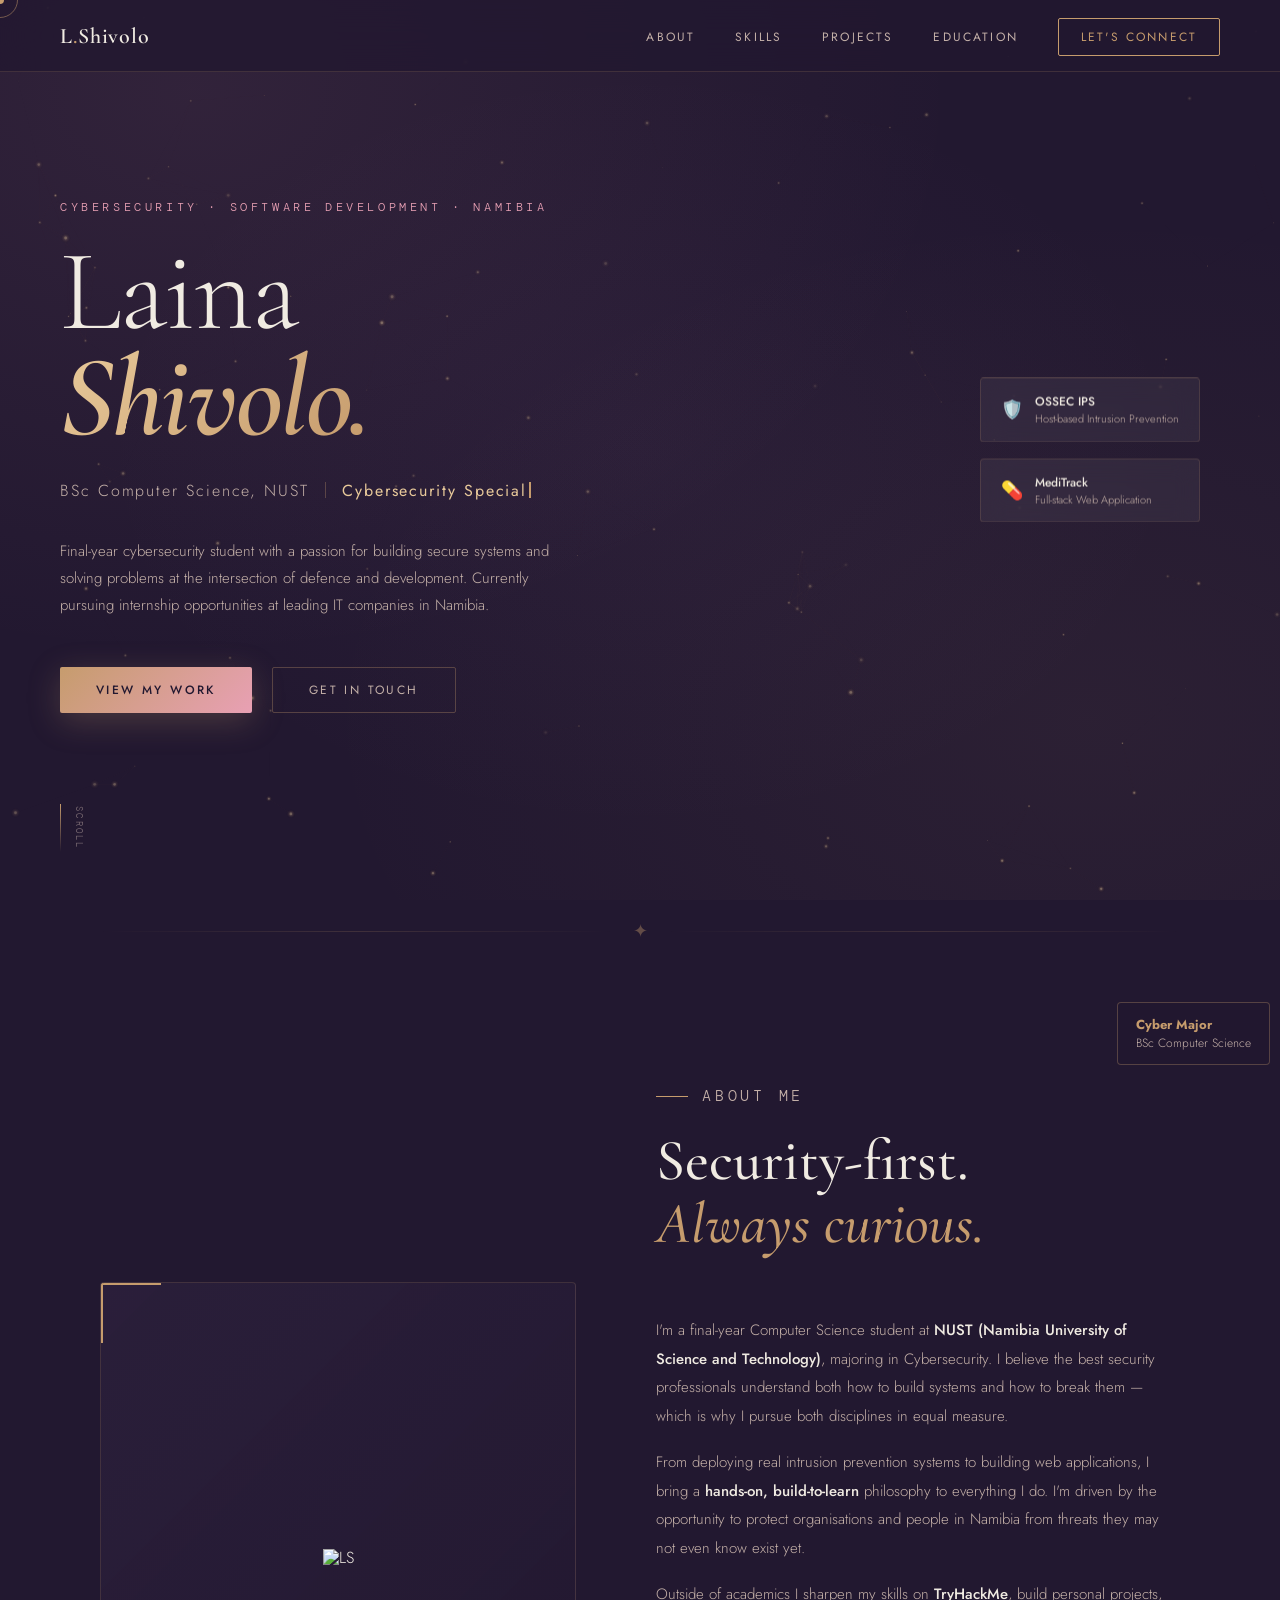
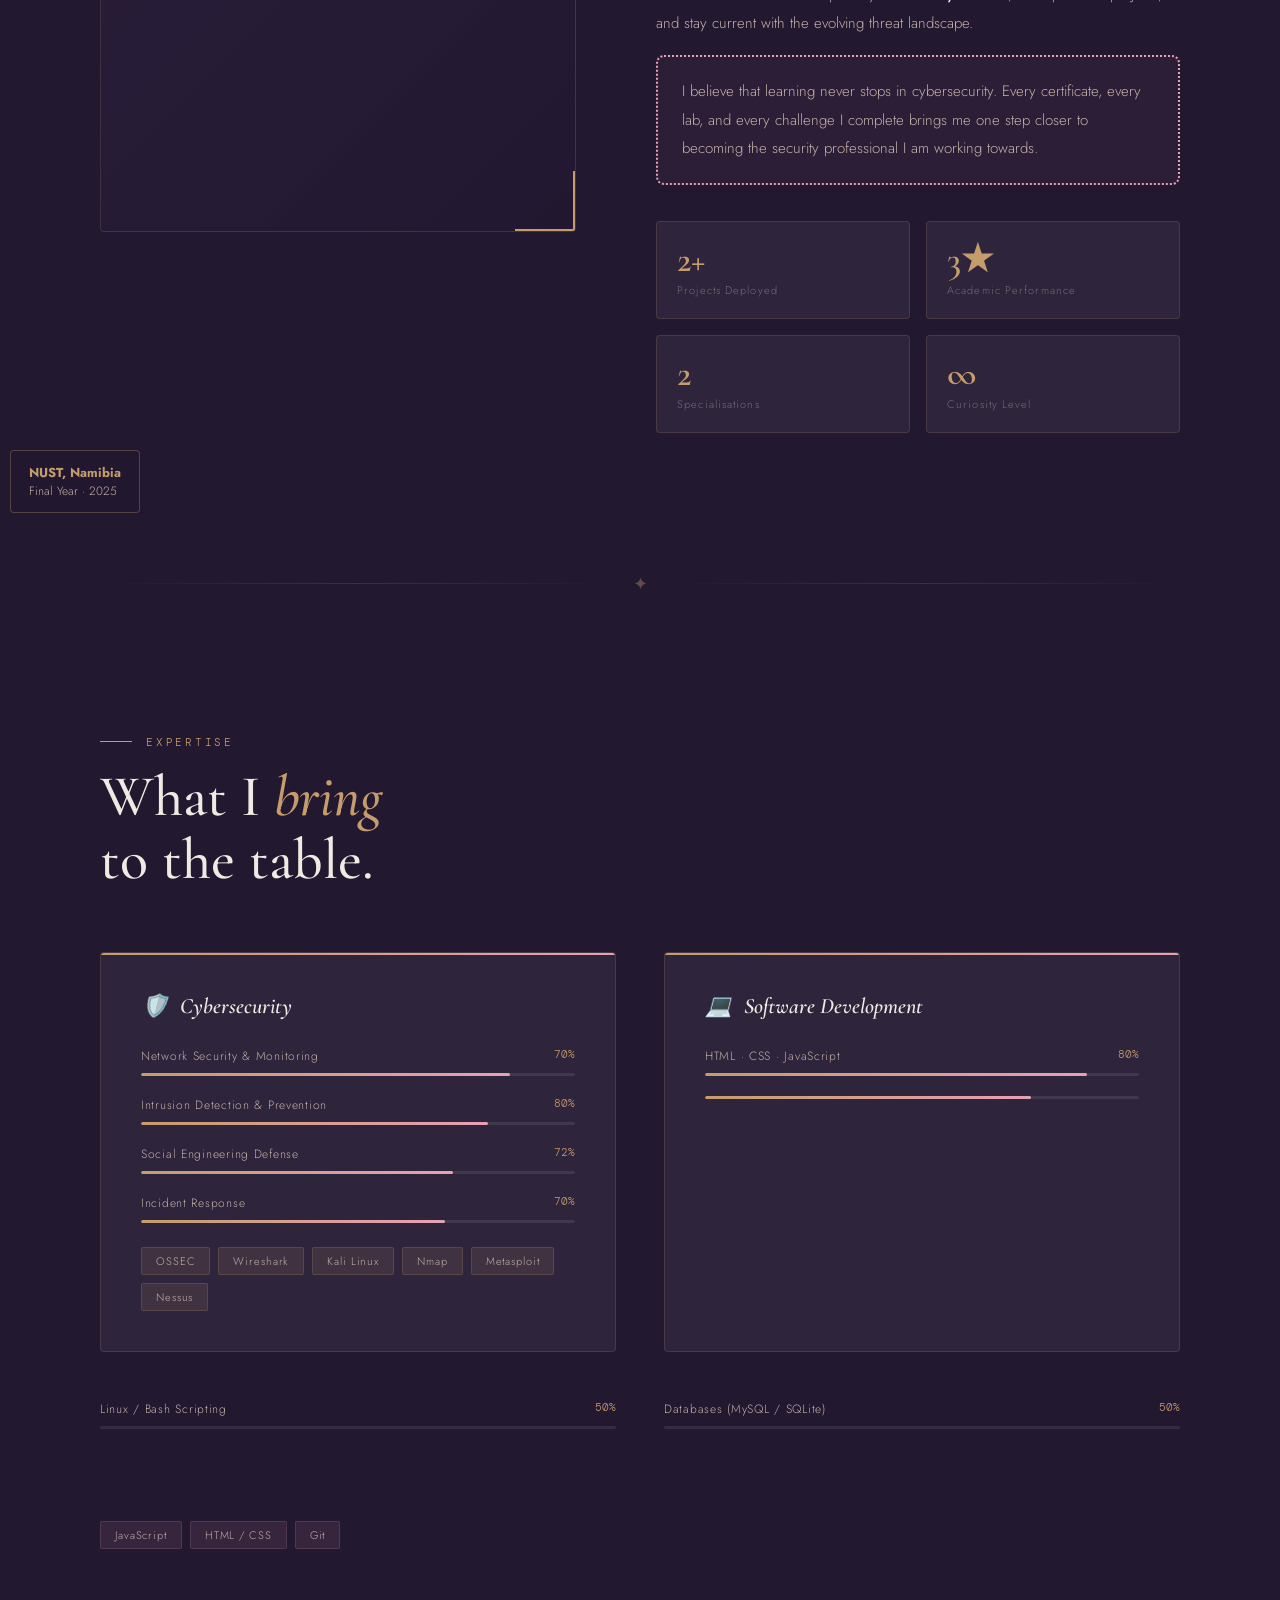
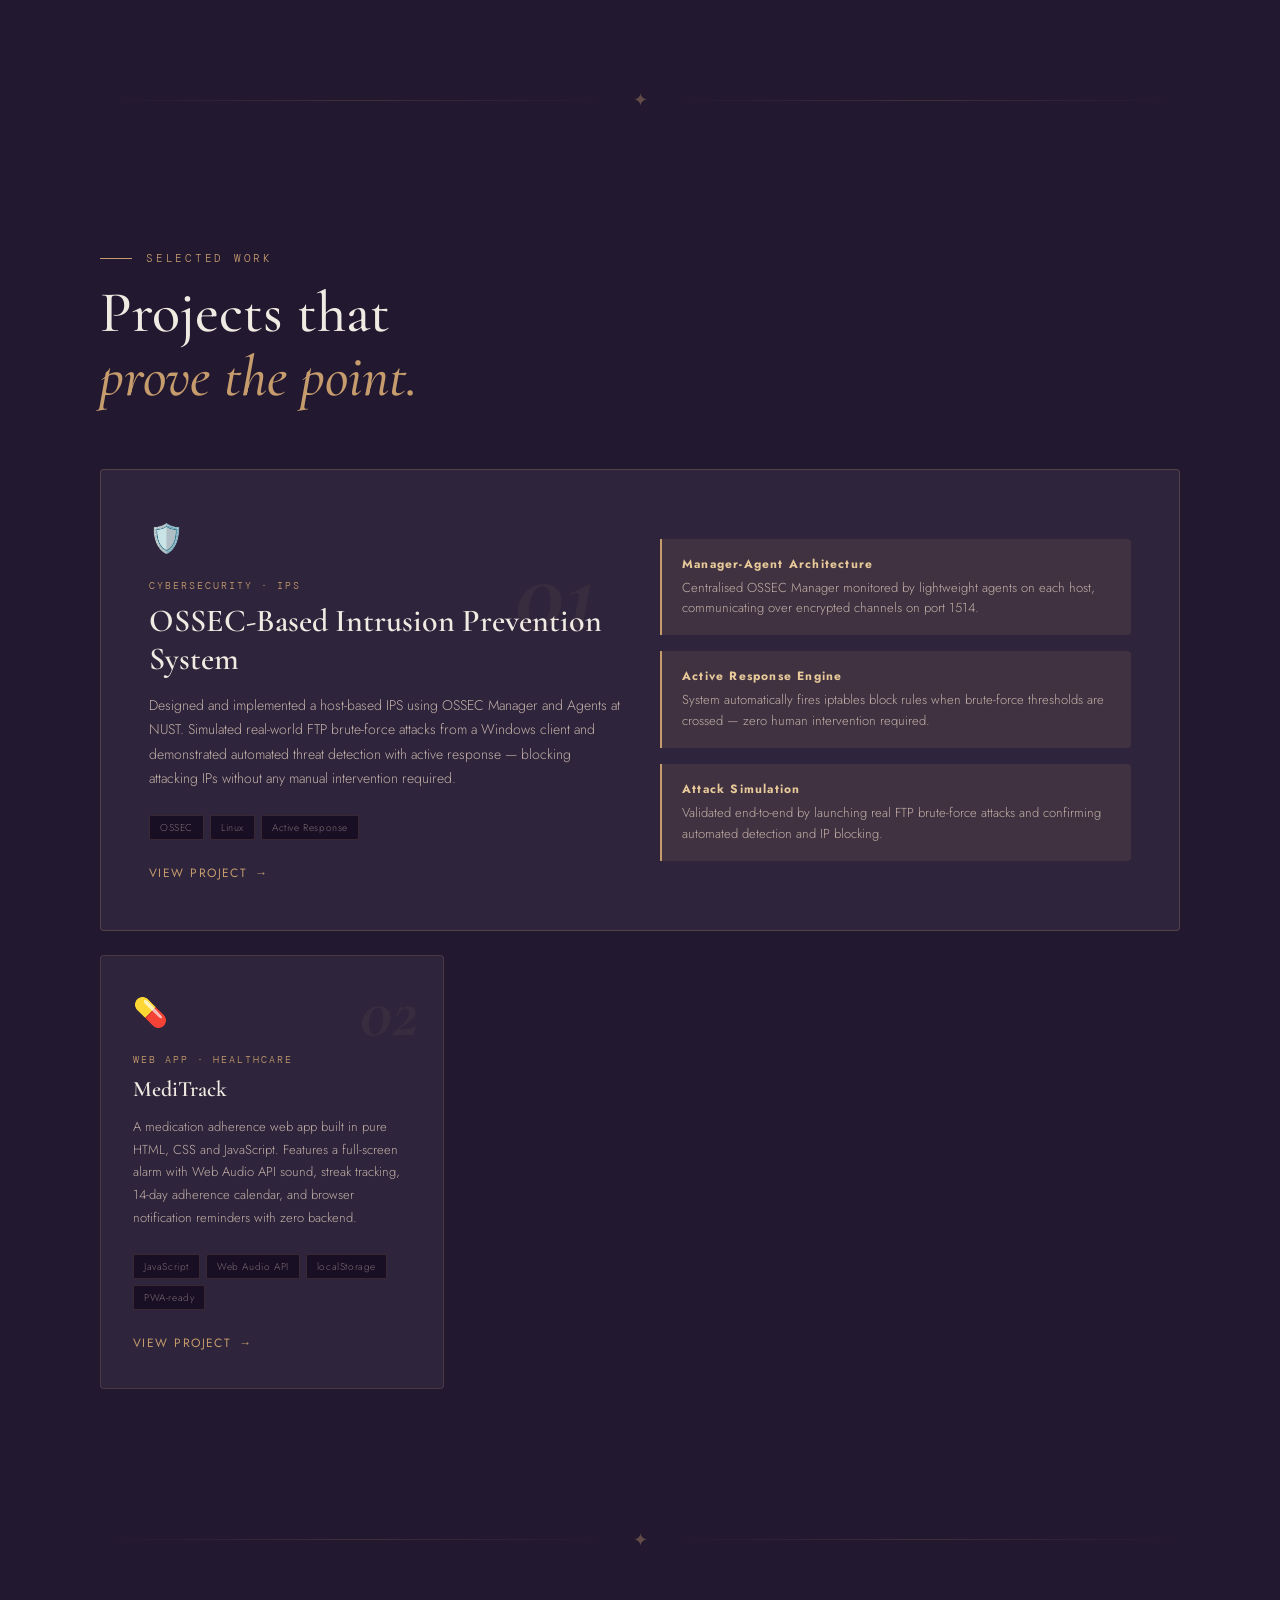
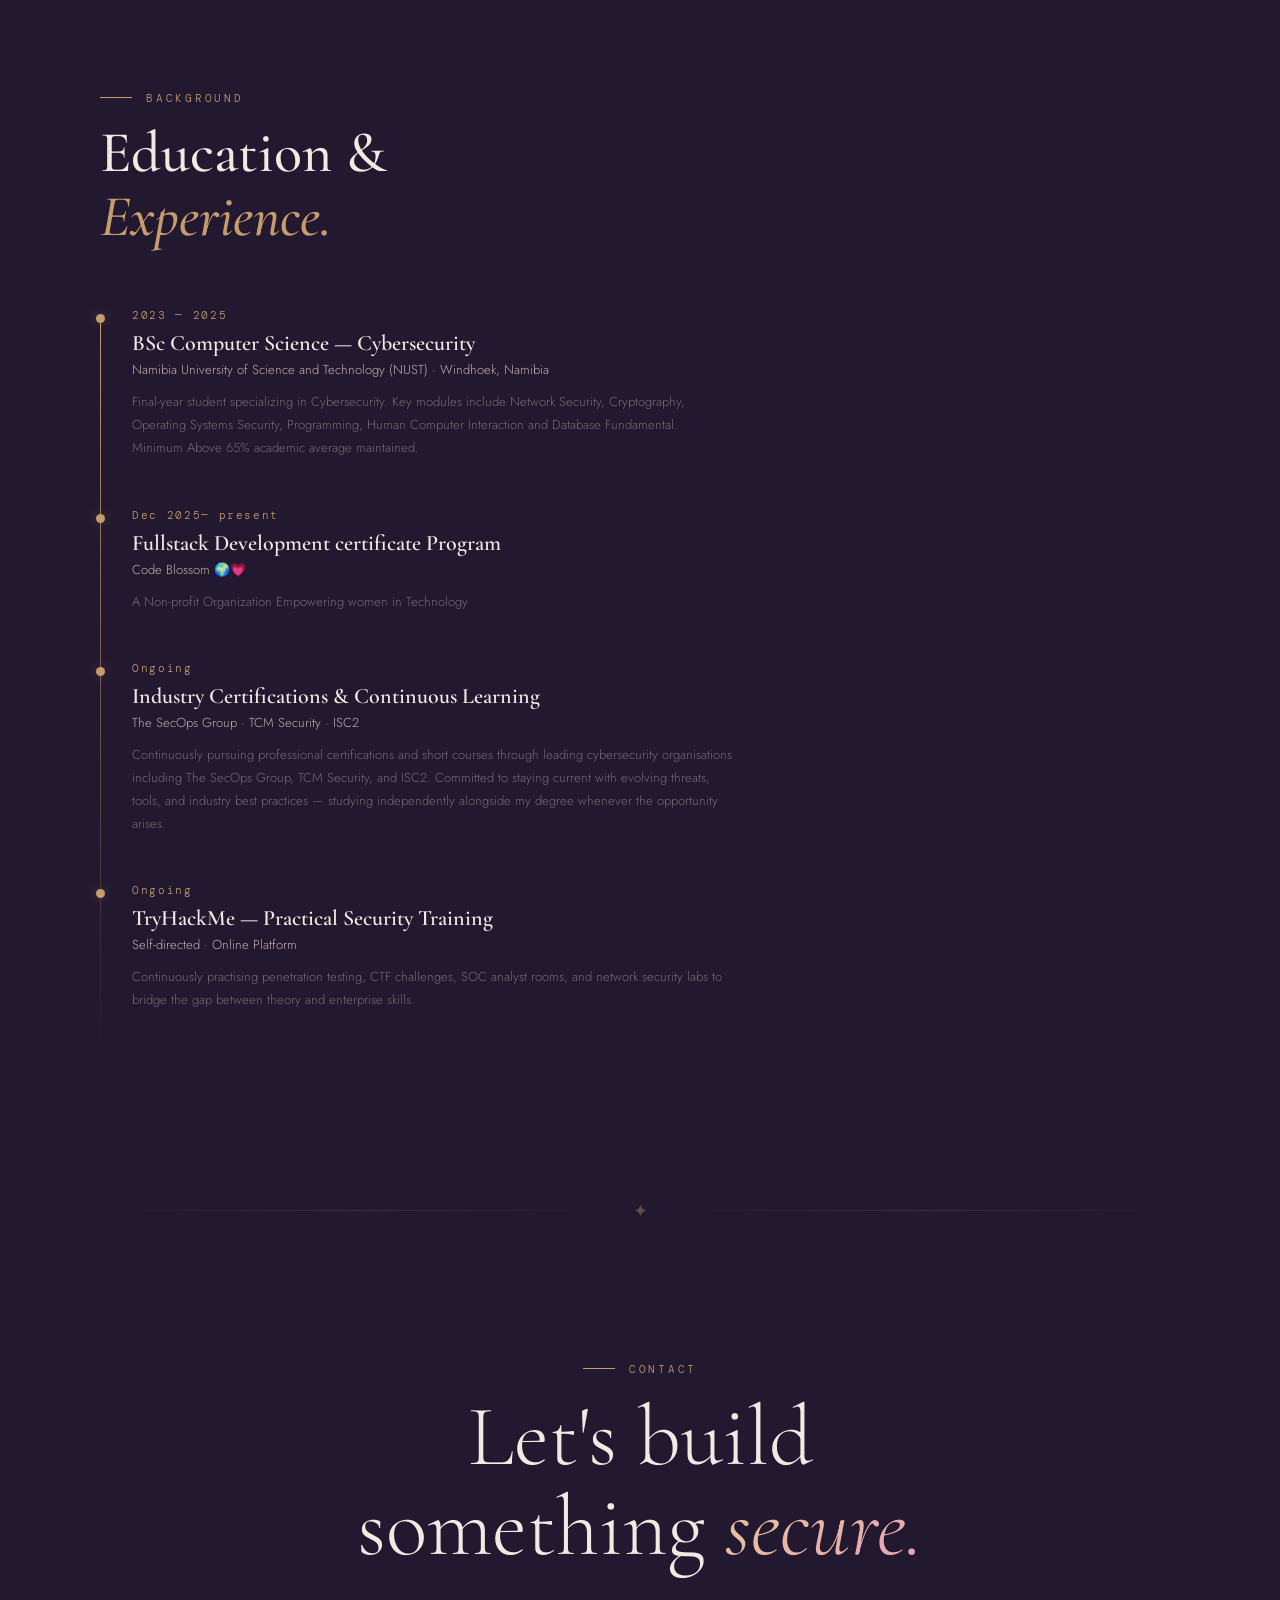
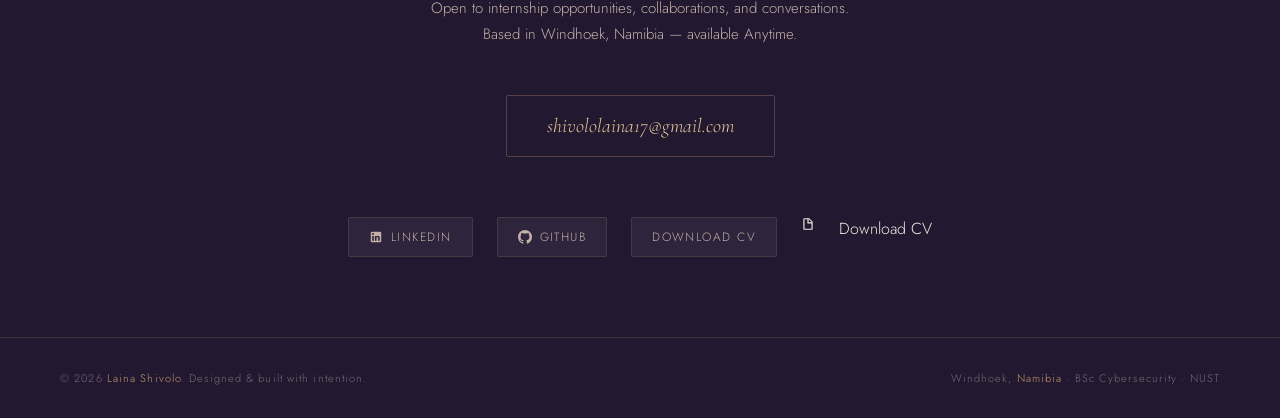
==== index.html @ 98e98116 "Add files via upload Add portfolio files" ====
<!DOCTYPE html>
<html lang="en">
<head>
  <meta charset="UTF-8" />
  <meta name="viewport" content="width=device-width, initial-scale=1.0" />
  <title>Laina Shivolo — Cybersecurity & Software Development</title>
  <link rel="preconnect" href="https://fonts.googleapis.com" />
  <link rel="preconnect" href="https://fonts.gstatic.com" crossorigin />
  <link href="https://fonts.googleapis.com/css2?family=Cormorant+Garamond:ital,wght@0,300;0,400;0,500;0,600;0,700;1,300;1,400;1,600&family=Jost:wght@200;300;400;500;600&family=DM+Mono:wght@300;400;500&display=swap" rel="stylesheet" />
  <link rel="stylesheet" href="style.css" />
</head>
<body>

  <div class="cursor-dot"  id="cursorDot"></div>
  <div class="cursor-ring" id="cursorRing"></div>
  <canvas id="constellation"></canvas>

  <!-- NAV -->
  <nav id="nav">
    <div class="nav-logo">L<span>.</span>Shivolo</div>
    <ul class="nav-links" id="navLinks">
      <li><a href="#about">About</a></li>
      <li><a href="#skills">Skills</a></li>
      <li><a href="#projects">Projects</a></li>
      <li><a href="#education">Education</a></li>
      <li><a href="#contact" class="nav-cta">Let's Connect</a></li>
    </ul>
    <div class="hamburger" id="hamburger">
      <span></span><span></span><span></span>
    </div>
  </nav>

  <!-- HERO -->
  <section id="hero">
    <p class="hero-eyebrow">Cybersecurity · Software Development · Namibia</p>
    <h1 class="hero-name">
      <span class="first">Laina</span>
      <span class="last">Shivolo.</span>
    </h1>
    <div class="hero-role">
      <span>BSc Computer Science, NUST</span>
      <span class="role-divider"></span>
      <span class="typewriter-wrap">
        <span id="typewriter"></span>
        <span class="blink"></span>
      </span>
    </div>
    <p class="hero-desc">
      Final-year cybersecurity student with a passion for building secure systems
      and solving problems at the intersection of defence and development.
      Currently pursuing internship opportunities at leading IT companies in Namibia.
    </p>
    <div class="hero-actions">
      <a href="#projects" class="btn-primary">View My Work</a>
      <a href="#contact"  class="btn-outline">Get In Touch</a>
    </div>
    <div class="hero-scroll">
      <div class="scroll-line"></div>
      <span class="scroll-text">Scroll</span>
    </div>
    <div class="hero-badge">
      <div class="badge-item">
        <span class="badge-icon">🛡️</span>
        <div class="badge-text">
          <strong>OSSEC IPS</strong>
          Host-based Intrusion Prevention
        </div>
      </div>
      <div class="badge-item">
        <span class="badge-icon">💊</span>
        <div class="badge-text">
          <strong>MediTrack</strong>
          Full-stack Web Application
        </div>
      </div>
    </div>
  </section>

  <div class="ornament-divider"><span>✦</span></div>

  <!-- ABOUT -->
  <section id="about">
    <div class="about-visual">
      <div class="about-frame">
        <div class="about-frame-inner">
          <img src="images/_Coder Girl Kawaii Style Cute_ Sticker for Sale by hchang0803.jfif">LS</div>
        </div>
      </div>
      <div class="about-badge-float float-1">
        <strong>NUST, Namibia</strong>
        Final Year · 2025
      </div>
      <div class="about-badge-float float-2">
        <strong>Cyber Major</strong>
        BSc Computer Science
      </div>
    </div>
    <div class="about-content reveal">
      <p class="section-label">About Me</p>
      <h2 class="section-title">Security-first.<br><em>Always curious.</em></h2>
      <p>
        I'm a final-year Computer Science student at <strong>NUST (Namibia University of
        Science and Technology)</strong>, majoring in Cybersecurity. I believe the best
        security professionals understand both how to build systems and how to break
        them — which is why I pursue both disciplines in equal measure.
      </p>
      <p>
        From deploying real intrusion prevention systems to building web
        applications, I bring a <strong>hands-on, build-to-learn</strong>
        philosophy to everything I do. I'm driven by the opportunity to protect
        organisations and people in Namibia from threats they may not even know exist yet.
      </p>
      <p>
        Outside of academics I sharpen my skills on <strong>TryHackMe</strong>, build
        personal projects, and stay current with the evolving threat landscape.
      </p>
      <div class="dotted-box">
  <p>
    I believe that learning never stops in cybersecurity. Every certificate,
    every lab, and every challenge I complete brings me one step closer to
    becoming the security professional I am working towards.
  </p>
</div>
      <div class="about-stats">
        <div class="stat-box">
          <div class="stat-num">2+</div>
          <div class="stat-label">Projects Deployed</div>
        </div>
        <div class="stat-box">
          <div class="stat-num">3★</div>
          <div class="stat-label">Academic Performance</div>
        </div>
        <div class="stat-box">
          <div class="stat-num">2</div>
          <div class="stat-label">Specialisations</div>
        </div>
        <div class="stat-box">
          <div class="stat-num">∞</div>
          <div class="stat-label">Curiosity Level</div>
        </div>
      </div>
    </div>
  </section>

  <div class="ornament-divider"><span>✦</span></div>

  <!-- SKILLS -->
  <section id="skills">
    <p class="section-label">Expertise</p>
    <h2 class="section-title">What I <em>bring</em><br>to the table.</h2>
    <div class="skills-grid">

      <div class="skill-category reveal">
        <h3 class="skill-cat-title"><span>🛡️</span> Cybersecurity</h3>
        <div class="skill-item">
          <div class="skill-meta">
            <span class="skill-name">Network Security & Monitoring</span>
            <span class="skill-pct">70%</span>
          </div>
          <div class="skill-bar"><div class="skill-fill" data-width="85"></div></div>
        </div>
        <div class="skill-item">
          <div class="skill-meta">
            <span class="skill-name">Intrusion Detection & Prevention</span>
            <span class="skill-pct">80%</span>
          </div>
          <div class="skill-bar"><div class="skill-fill" data-width="80"></div></div>
        </div>
        <div class="skill-item">
          <div class="skill-meta">
            <span class="skill-name">Social Engineering Defense </span>
            <span class="skill-pct">72%</span>
          </div>
          <div class="skill-bar"><div class="skill-fill" data-width="72"></div></div>
        </div>
        <div class="skill-item">
          <div class="skill-meta">
            <span class="skill-name">Incident Response</span>
            <span class="skill-pct">70%</span>
          </div>
          <div class="skill-bar"><div class="skill-fill" data-width="70"></div></div>
        </div>
        <div class="skills-tags">
          <span class="tag">OSSEC</span>
          <span class="tag">Wireshark</span>
          <span class="tag">Kali Linux</span>
          <span class="tag">Nmap</span>
          <span class="tag">Metasploit</span>
          <span class="tag">Nessus</span>
        </div>
      </div>

      <div class="skill-category reveal delay-1">
        <h3 class="skill-cat-title"><span>💻</span> Software Development</h3>
        <div class="skill-item">
          <div class="skill-meta">
            <span class="skill-name">HTML · CSS · JavaScript</span>
            <span class="skill-pct">80%</span>
          </div>
          <div class="skill-bar"><div class="skill-fill" data-width="88"></div></div>
        </div>
    
          <div class="skill-bar"><div class="skill-fill" data-width="75"></div></div>
        </div>
        <div class="skill-item">
          <div class="skill-meta">
            <span class="skill-name">Linux / Bash Scripting</span>
            <span class="skill-pct">50%</span>
          </div>
          <div class="skill-bar"><div class="skill-fill" data-width="78"></div></div>
        </div>
        <div class="skill-item">
          <div class="skill-meta">
            <span class="skill-name">Databases (MySQL / SQLite)</span>
            <span class="skill-pct">50%</span>
          </div>
          <div class="skill-bar"><div class="skill-fill" data-width="65"></div></div>
        </div>
        <div class="skills-tags">
          <span class="tag rose">JavaScript</span>
          <span class="tag rose">HTML / CSS</span>
          <span class="tag rose">Git</span>
        </div>
      </div>

    </div>
  </section>

  <div class="ornament-divider"><span>✦</span></div>

  <!-- PROJECTS -->
  <section id="projects">
    <p class="section-label">Selected Work</p>
    <h2 class="section-title">Projects that<br><em>prove the point.</em></h2>
    <div class="projects-grid">

      <!-- Featured -->
      <div class="project-card featured reveal">
        <div class="featured-left">
          <div class="project-num">01</div>
          <div class="project-icon">🛡️</div>
          <div class="project-type">Cybersecurity · IPS</div>
          <h3 class="project-title">OSSEC-Based Intrusion Prevention System</h3>
          <p class="project-desc">
            Designed and implemented a host-based IPS using OSSEC Manager and Agents at NUST.
            Simulated real-world FTP brute-force attacks from a Windows client and demonstrated
            automated threat detection with active response — blocking attacking IPs without
            any manual intervention required.
          </p>
          <div class="project-tags">
            <span class="project-tag">OSSEC</span>
            <span class="project-tag">Linux</span>
            <span class="project-tag">Active Response</span>
          </div>
          <a href="#" class="project-link">View Project</a>
        </div>
        <div class="featured-right">
          <div class="featured-highlight">
            <strong>Manager-Agent Architecture</strong>
            Centralised OSSEC Manager monitored by lightweight agents on each host,
            communicating over encrypted channels on port 1514.
          </div>
          <div class="featured-highlight">
            <strong>Active Response Engine</strong>
            System automatically fires iptables block rules when brute-force thresholds
            are crossed — zero human intervention required.
          </div>
          <div class="featured-highlight">
            <strong>Attack Simulation</strong>
            Validated end-to-end by launching real FTP brute-force attacks and
            confirming automated detection and IP blocking.
          </div>
        </div>
      </div>

      <!-- Card 02 -->
      <div class="project-card reveal delay-1">
        <div class="project-num">02</div>
        <div class="project-icon">💊</div>
        <div class="project-type">Web App · Healthcare</div>
        <h3 class="project-title">MediTrack</h3>
        <p class="project-desc">
          A medication adherence web app built in pure HTML, CSS and JavaScript.
          Features a full-screen alarm with Web Audio API sound, streak tracking,
          14-day adherence calendar, and browser notification reminders with zero backend.
        </p>
        <div class="project-tags">
          <span class="project-tag">JavaScript</span>
          <span class="project-tag">Web Audio API</span>
          <span class="project-tag">localStorage</span>
          <span class="project-tag">PWA-ready</span>
        </div>
        <a href="#" class="project-link">View Project</a>
      </div>


    </div>
  </section>

  <div class="ornament-divider"><span>✦</span></div>

  <!-- EDUCATION -->
  <section id="education">
    <p class="section-label">Background</p>
    <h2 class="section-title">Education &<br><em>Experience.</em></h2>
    <div class="timeline">

      <div class="timeline-item">
        <div class="timeline-date">2023 — 2025</div>
        <div class="timeline-title">BSc Computer Science — Cybersecurity</div>
        <div class="timeline-sub">Namibia University of Science and Technology (NUST) · Windhoek, Namibia</div>
        <div class="timeline-desc">
          Final-year student specializing in Cybersecurity. Key modules include Network Security,
          Cryptography, Operating Systems Security, Programming, Human Computer Interaction
          and Database Fundamental. Minimum  Above 65% academic average maintained.
        </div>
      </div>

      <div class="timeline-item">
        <div class="timeline-date">Dec 2025— present</div>
        <div class="timeline-title">Fullstack Development certificate Program</div>
        <div class="timeline-sub">Code Blossom 🌍💗</div>
        <div class="timeline-desc">
          A Non-profit Organization Empowering women in Technology
        </div>
      </div>

      <div class="timeline-item">
  <div class="timeline-date">Ongoing</div>
  <div class="timeline-title">Industry Certifications & Continuous Learning</div>
  <div class="timeline-sub">The SecOps Group · TCM Security · ISC2</div>
  <div class="timeline-desc">
    Continuously pursuing professional certifications and short courses through
    leading cybersecurity organisations including The SecOps Group, TCM Security,
    and ISC2. Committed to staying current with evolving threats, tools, and
    industry best practices — studying independently alongside my degree whenever
    the opportunity arises.
  </div>
</div>

      <div class="timeline-item">
        <div class="timeline-date">Ongoing</div>
        <div class="timeline-title">TryHackMe — Practical Security Training</div>
        <div class="timeline-sub">Self-directed · Online Platform</div>
        <div class="timeline-desc">
          Continuously practising penetration testing, CTF challenges, SOC analyst rooms,
          and network security labs to bridge the gap between theory and enterprise skills.
        </div>
      </div>

    </div>
  </section>

  <div class="ornament-divider"><span>✦</span></div>

  <!-- CONTACT -->
  <section id="contact">
    <p class="section-label" style="justify-content:center">Contact</p>
    <h2 class="contact-headline">Let's build<br>something <em>secure.</em></h2>
    <p class="contact-sub">
      Open to internship opportunities, collaborations, and conversations.<br>
      Based in Windhoek, Namibia — available Anytime.
    </p>
    <a href="mailto:shivololaina17@gmail.com" class="contact-email">
      shivololaina17@gmail.com
    </a>
    <div class="social-links">
      <a href="https://www.linkedin.com/in/laina-shivolo-52664b355" class="social-link">
        <svg width="14" height="14" viewBox="0 0 24 24" fill="currentColor">
          <path d="M19 3a2 2 0 012 2v14a2 2 0 01-2 2H5a2 2 0 01-2-2V5a2 2 0 012-2h14m-.5 15.5v-5.3a3.26 3.26 0 00-3.26-3.26c-.85 0-1.84.52-2.32 1.3v-1.11h-2.79v8.37h2.79v-4.93c0-.77.62-1.4 1.39-1.4a1.4 1.4 0 011.4 1.4v4.93h2.79M6.88 8.56a1.68 1.68 0 001.68-1.68c0-.93-.75-1.69-1.68-1.69a1.69 1.69 0 00-1.69 1.69c0 .93.76 1.68 1.69 1.68m1.39 9.94v-8.37H5.5v8.37h2.77z"/>
        </svg>
        LinkedIn
      </a>
      <a href="https://github.com/HuntressShivolo/Hackthon2.git" class="social-link">
        <svg width="14" height="14" viewBox="0 0 24 24" fill="currentColor">
          <path d="M12 0c-6.626 0-12 5.373-12 12 0 5.302 3.438 9.8 8.207 11.387.599.111.793-.261.793-.577v-2.234c-3.338.726-4.033-1.416-4.033-1.416-.546-1.387-1.333-1.756-1.333-1.756-1.089-.745.083-.729.083-.729 1.205.084 1.839 1.237 1.839 1.237 1.07 1.834 2.807 1.304 3.492.997.107-.775.418-1.305.762-1.604-2.665-.305-5.467-1.334-5.467-5.931 0-1.311.469-2.381 1.236-3.221-.124-.303-.535-1.524.117-3.176 0 0 1.008-.322 3.301 1.23.957-.266 1.983-.399 3.003-.404 1.02.005 2.047.138 3.006.404 2.291-1.552 3.297-1.23 3.297-1.23.653 1.653.242 2.874.118 3.176.77.84 1.235 1.911 1.235 3.221 0 4.609-2.807 5.624-5.479 5.921.43.372.823 1.102.823 2.222v3.293c0 .319.192.694.801.576 4.765-1.589 8.199-6.086 8.199-11.386 0-6.627-5.373-12-12-12z"/>
        </svg>
        GitHub
      </a>
      <a href="files/Laina CV 2.pdf" class="social-link">Download CV</a>
        <svg width="14" height="14" viewBox="0 0 24 24" fill="currentColor">
          <path d="M14 2H6a2 2 0 00-2 2v16a2 2 0 002 2h12a2 2 0 002-2V8l-6-6zm-1 1.5L18.5 9H13V3.5zM6 20V4h5v7h7v9H6z"/>
        </svg>
        Download CV
      </a>
    </div>
  </section>

  <footer>
    <p>© 2026 <span>Laina Shivolo</span>. Designed & built with intention.</p>
    <p>Windhoek, <span>Namibia</span> · BSc Cybersecurity · NUST</p>
  </footer>

  <script src="app.js"></script>
</body>
</html>
---- style.css ----
@import url('https://fonts.googleapis.com/css2?family=Cormorant+Garamond:ital,wght@0,300;0,400;0,500;0,600;0,700;1,300;1,400;1,600&family=Jost:wght@200;300;400;500;600&family=DM+Mono:wght@300;400;500&display=swap');

/* ── TOKENS ── */
:root {
  --bg:          #221830;
  --bg2:         #1d1429;
  --bg3:         #190f24;
  --surface:     rgba(255,255,255,0.055);
  --surface2:    rgba(255,255,255,0.09);
  --border:      rgba(198,156,109,0.18);
  --border2:     rgba(198,156,109,0.32);
  --gold:        #c69c6d;
  --gold-light:  #e8c99a;
  --gold-dim:    rgba(198,156,109,0.12);
  --gold-glow:   rgba(198,156,109,0.30);
  --rose:        #e8a0b4;
  --rose-dim:    rgba(232,160,180,0.10);
  --rose-glow:   rgba(232,160,180,0.25);
  --cream:       #f0ebe2;
  --text:        #f0ebe2;
  --text-mid:    #c4b0a8;
  --text-faint:  #7a6a72;
  --nav-h:       72px;
}

/* ── RESET ── */
*, *::before, *::after { box-sizing: border-box; margin: 0; padding: 0; }
html { scroll-behavior: smooth; }
body {
  background-color: var(--bg);
  background-image:
    radial-gradient(ellipse at 15% 10%,  rgba(232,160,180,0.08) 0%, transparent 50%),
    radial-gradient(ellipse at 85% 80%,  rgba(198,156,109,0.06) 0%, transparent 50%),
    radial-gradient(ellipse at 50% 50%,  rgba(168,120,180,0.05) 0%, transparent 60%);
  background-attachment: fixed;
  color: var(--text);
  font-family: 'Jost', sans-serif;
  font-weight: 300;
  overflow-x: hidden;
  cursor: none;
}
a    { text-decoration: none; color: inherit; }
ul   { list-style: none; }

/* ── CURSOR ── */
.cursor-dot {
  position: fixed; z-index: 9999;
  width: 8px; height: 8px; border-radius: 50%;
  background: var(--gold); pointer-events: none;
  transform: translate(-50%,-50%);
  transition: width 0.2s, height 0.2s, background 0.2s;
}
.cursor-ring {
  position: fixed; z-index: 9998;
  width: 36px; height: 36px; border-radius: 50%;
  border: 1px solid var(--gold); pointer-events: none;
  transform: translate(-50%,-50%); opacity: 0.5;
  transition: width 0.25s, height 0.25s, opacity 0.25s, border-color 0.25s;
}
.cursor-dot.hovered  { width: 14px; height: 14px; background: var(--rose); }
.cursor-ring.hovered { width: 52px; height: 52px; opacity: 0.22; border-color: var(--rose); }

/* ── CANVAS ── */
#constellation {
  position: fixed; inset: 0; z-index: 0;
  pointer-events: none; opacity: 0.45;
}

/* ── NAV ── */
nav {
  position: fixed; top: 0; left: 0; right: 0;
  height: var(--nav-h); z-index: 100;
  display: flex; align-items: center; justify-content: space-between;
  padding: 0 60px;
  background: rgba(34,24,48,0.78);
  backdrop-filter: blur(24px);
  -webkit-backdrop-filter: blur(24px);
  border-bottom: 1px solid var(--border);
  transition: background 0.3s;
}
.nav-logo {
  font-family: 'Cormorant Garamond', serif;
  font-size: 22px; font-weight: 600; letter-spacing: 0.04em;
  color: var(--cream); position: relative; z-index: 2;
}
.nav-logo span { color: var(--gold); }
.nav-links { display: flex; gap: 40px; align-items: center; position: relative; z-index: 2; }
.nav-links a {
  font-family: 'Jost', sans-serif; font-size: 12px; font-weight: 400;
  letter-spacing: 0.18em; text-transform: uppercase;
  color: var(--text-mid); transition: color 0.2s; position: relative;
}
.nav-links a::after {
  content: ''; position: absolute; bottom: -4px; left: 0;
  width: 0; height: 1px; background: var(--gold); transition: width 0.3s;
}
.nav-links a:hover        { color: var(--gold); }
.nav-links a:hover::after { width: 100%; }
.nav-cta {
  padding: 9px 22px !important;
  border: 1px solid var(--gold) !important;
  border-radius: 2px; color: var(--gold) !important;
  transition: background 0.2s, color 0.2s !important;
}
.nav-cta:hover         { background: var(--gold) !important; color: var(--bg) !important; }
.nav-cta::after        { display: none !important; }
.hamburger             { display: none; flex-direction: column; gap: 5px; cursor: pointer; padding: 4px; position: relative; z-index: 2; }
.hamburger span        { width: 24px; height: 1px; background: var(--text-mid); display: block; }

/* ── SECTIONS ── */
section {
  position: relative; z-index: 2;
  padding: 120px 60px; max-width: 1200px; margin: 0 auto;
}
.section-label {
  font-family: 'DM Mono', monospace; font-size: 11px;
  letter-spacing: 0.25em; text-transform: uppercase;
  color: var(--gold); margin-bottom: 16px;
  display: flex; align-items: center; gap: 14px;
}
.section-label::before {
  content: ''; display: inline-block;
  width: 32px; height: 1px; background: var(--gold);
}
h2.section-title {
  font-family: 'Cormorant Garamond', serif;
  font-size: clamp(38px, 5vw, 58px); font-weight: 500;
  line-height: 1.1; color: var(--cream); margin-bottom: 60px;
}
h2.section-title em { font-style: italic; color: var(--gold); }

/* ── HERO ── */
#hero {
  min-height: 100vh; display: flex; flex-direction: column;
  justify-content: center; padding-top: calc(var(--nav-h) + 60px);
  max-width: 100%; padding-left: 60px; padding-right: 60px;
  position: relative;
}
.hero-eyebrow {
  font-family: 'DM Mono', monospace; font-size: 12px;
  letter-spacing: 0.3em; text-transform: uppercase; color: var(--rose);
  margin-bottom: 24px; opacity: 0; animation: fadeUp 0.8s 0.3s ease forwards;
}
.hero-name {
  font-family: 'Cormorant Garamond', serif;
  font-size: clamp(62px, 9vw, 130px); font-weight: 300;
  line-height: 0.92; letter-spacing: -0.02em; color: var(--cream);
  opacity: 0; animation: fadeUp 0.9s 0.5s ease forwards; max-width: 900px;
}
.hero-name .first { display: block; }
.hero-name .last  {
  display: block; font-weight: 600; font-style: italic;
  background: linear-gradient(135deg, var(--gold-light) 0%, var(--gold) 40%, var(--rose) 100%);
  -webkit-background-clip: text; -webkit-text-fill-color: transparent; background-clip: text;
}
.hero-role {
  margin-top: 28px; font-size: 16px; font-weight: 300;
  letter-spacing: 0.12em; color: var(--text-mid);
  opacity: 0; animation: fadeUp 0.8s 0.7s ease forwards;
  display: flex; align-items: center; gap: 16px; flex-wrap: wrap;
}
.role-divider  { width: 1px; height: 16px; background: var(--border2); flex-shrink: 0; }
.typewriter-wrap { display: inline-flex; align-items: center; }
#typewriter    { color: var(--gold-light); font-weight: 400; min-width: 4px; }
.blink         {
  display: inline-block; width: 2px; height: 16px;
  background: var(--gold); margin-left: 2px;
  animation: blink 1s step-end infinite; vertical-align: middle;
}
@keyframes blink { 0%,100%{opacity:1;} 50%{opacity:0;} }
.hero-desc {
  margin-top: 36px; max-width: 520px; font-size: 15px; font-weight: 300;
  line-height: 1.8; color: var(--text-mid);
  opacity: 0; animation: fadeUp 0.8s 0.9s ease forwards;
}
.hero-actions {
  margin-top: 48px; display: flex; gap: 20px; align-items: center;
  flex-wrap: wrap; opacity: 0; animation: fadeUp 0.8s 1.1s ease forwards;
}
.btn-primary {
  padding: 14px 36px;
  background: linear-gradient(135deg, var(--gold), var(--rose));
  color: var(--bg); font-family: 'Jost', sans-serif; font-size: 12px;
  font-weight: 500; letter-spacing: 0.2em; text-transform: uppercase;
  border: none; border-radius: 2px; cursor: none; display: inline-block;
  transition: opacity 0.2s, transform 0.2s, box-shadow 0.2s;
  box-shadow: 0 8px 32px rgba(198,156,109,0.25);
}
.btn-primary:hover { opacity: 0.9; transform: translateY(-2px); box-shadow: 0 14px 40px rgba(198,156,109,0.35); }
.btn-outline {
  padding: 13px 36px; border: 1px solid var(--border2);
  color: var(--text-mid); font-family: 'Jost', sans-serif; font-size: 12px;
  font-weight: 400; letter-spacing: 0.2em; text-transform: uppercase;
  border-radius: 2px; cursor: none; display: inline-block;
  transition: border-color 0.2s, color 0.2s;
}
.btn-outline:hover { border-color: var(--gold); color: var(--gold); }
.hero-scroll {
  position: absolute; bottom: 48px; left: 60px;
  display: flex; align-items: center; gap: 12px;
  opacity: 0; animation: fadeIn 1s 1.5s ease forwards;
}
.scroll-line {
  width: 1px; height: 48px;
  background: linear-gradient(to bottom, var(--gold), transparent);
  animation: scrollPulse 2s ease-in-out infinite;
}
@keyframes scrollPulse { 0%,100%{opacity:0.4;} 50%{opacity:1;} }
.scroll-text {
  font-family: 'DM Mono', monospace; font-size: 9px; letter-spacing: 0.25em;
  color: var(--text-faint); writing-mode: vertical-rl; text-transform: uppercase;
}
.hero-badge {
  position: absolute; right: 80px; top: 50%; transform: translateY(-50%);
  display: flex; flex-direction: column; gap: 16px;
  opacity: 0; animation: fadeIn 1s 1.3s ease forwards;
}
.badge-item {
  display: flex; align-items: center; gap: 12px; padding: 14px 20px;
  background: rgba(255,255,255,0.055); border: 1px solid var(--border);
  border-radius: 4px; backdrop-filter: blur(12px);
  transition: border-color 0.2s, transform 0.2s;
}
.badge-item:hover { border-color: var(--gold); transform: translateX(-4px); }
.badge-icon  { font-size: 18px; }
.badge-text  { font-size: 11px; color: var(--text-mid); line-height: 1.5; }
.badge-text strong { display: block; color: var(--cream); font-size: 12px; font-weight: 500; }

/* ── ABOUT ── */
#about {
  display: grid; grid-template-columns: 1fr 1.1fr;
  gap: 80px; align-items: center;
}
.about-visual { position: relative; }
.about-frame  {
  position: relative; width: 100%; padding-bottom: 115%;
  border-radius: 4px; overflow: hidden;
  background: linear-gradient(135deg, rgba(44,32,60,0.85) 0%, rgba(34,24,48,0.95) 100%);
  border: 1px solid var(--border);
}
.about-frame::before, .about-frame::after {
  content: ''; position: absolute; width: 60px; height: 60px;
}
.about-frame::before { top:0; left:0; border-top: 2px solid var(--gold); border-left: 2px solid var(--gold); }
.about-frame::after  { bottom:0; right:0; border-bottom: 2px solid var(--gold); border-right: 2px solid var(--gold); }
.about-frame-inner {
  position: absolute; inset: 0;
  display: flex; align-items: center; justify-content: center;
}
.about-monogram {
  font-family: 'Cormorant Garamond', serif; font-size: 120px;
  font-weight: 600; font-style: italic;
  background: linear-gradient(160deg, var(--gold-light), var(--gold), var(--rose));
  -webkit-background-clip: text; -webkit-text-fill-color: transparent; background-clip: text;
  line-height: 1; opacity: 0.3; user-select: none;
}
.about-badge-float {
  position: absolute; padding: 12px 18px;
  background: rgba(34,24,48,0.92); border: 1px solid var(--border2);
  border-radius: 4px; backdrop-filter: blur(12px);
  font-size: 12px; color: var(--text-mid);
}
.about-badge-float strong { color: var(--gold); display: block; font-size: 13px; }
.float-1 { bottom: 40px; left: -30px; }
.float-2 { top: 40px; right: -30px; }
.about-content p { font-size: 15px; line-height: 1.9; color: var(--text-mid); margin-bottom: 18px; }
.about-content p strong { color: var(--cream); font-weight: 500; }
.about-stats { display: grid; grid-template-columns: 1fr 1fr; gap: 16px; margin-top: 36px; }
.stat-box    { padding: 20px; background: var(--surface); border: 1px solid var(--border); border-radius: 4px; transition: border-color 0.2s; }
.stat-box:hover { border-color: var(--gold); }
.stat-num    { font-family: 'Cormorant Garamond', serif; font-size: 36px; font-weight: 600; color: var(--gold); line-height: 1; }
.stat-label  { font-size: 11px; color: var(--text-faint); margin-top: 4px; letter-spacing: 0.1em; }

/* ── SKILLS ── */
.skills-grid      { display: grid; grid-template-columns: 1fr 1fr; gap: 48px; }
.skill-category   {
  padding: 40px; background: var(--surface);
  border: 1px solid var(--border); border-radius: 4px;
  position: relative; overflow: hidden; transition: border-color 0.3s;
}
.skill-category:hover { border-color: var(--gold); }
.skill-category::before {
  content: ''; position: absolute; top:0; left:0; right:0; height: 2px;
  background: linear-gradient(90deg, var(--gold), var(--rose));
}
.skill-cat-title {
  font-family: 'Cormorant Garamond', serif; font-size: 22px;
  font-weight: 600; font-style: italic; color: var(--cream);
  margin-bottom: 28px; display: flex; align-items: center; gap: 12px;
}
.skill-item   { margin-bottom: 20px; }
.skill-meta   { display: flex; justify-content: space-between; margin-bottom: 8px; font-size: 12px; }
.skill-name   { color: var(--text-mid); letter-spacing: 0.06em; }
.skill-pct    { color: var(--gold); font-family: 'DM Mono', monospace; font-size: 11px; }
.skill-bar    { height: 3px; background: var(--surface2); border-radius: 99px; overflow: hidden; }
.skill-fill   {
  height: 100%; border-radius: 99px;
  background: linear-gradient(90deg, var(--gold), var(--rose));
  width: 0%; transition: width 1.2s cubic-bezier(0.4,0,0.2,1);
}
.skills-tags  { display: flex; flex-wrap: wrap; gap: 8px; margin-top: 24px; }
.tag          { padding: 5px 14px; background: var(--gold-dim); border: 1px solid var(--border); border-radius: 2px; font-size: 11px; color: var(--text-mid); letter-spacing: 0.08em; transition: border-color 0.2s, color 0.2s; }
.tag:hover    { border-color: var(--gold); color: var(--gold); }
.tag.rose     { background: var(--rose-dim); border-color: rgba(232,160,180,0.15); }
.tag.rose:hover { border-color: var(--rose); color: var(--rose); }

/* ── PROJECTS ── */
.projects-grid { display: grid; grid-template-columns: repeat(3,1fr); gap: 24px; }
.project-card  {
  background: var(--surface); border: 1px solid var(--border);
  border-radius: 4px; padding: 36px 32px; position: relative; overflow: hidden;
  cursor: none; transition: transform 0.3s, border-color 0.3s, box-shadow 0.3s;
  display: flex; flex-direction: column;
}
.project-card:hover { transform: translateY(-6px); border-color: var(--gold); box-shadow: 0 20px 60px rgba(0,0,0,0.3), 0 0 40px var(--gold-dim); }
.project-card::after {
  content: ''; position: absolute; inset: 0;
  background: linear-gradient(160deg, var(--gold-dim) 0%, transparent 60%);
  opacity: 0; transition: opacity 0.3s; pointer-events: none;
}
.project-card:hover::after { opacity: 1; }
.project-num   { font-family: 'Cormorant Garamond', serif; font-size: 72px; font-weight: 700; font-style: italic; color: rgba(198,156,109,0.07); position: absolute; top:20px; right:24px; line-height:1; user-select:none; transition: color 0.3s; }
.project-card:hover .project-num { color: rgba(198,156,109,0.14); }
.project-icon  { font-size: 28px; margin-bottom: 20px; position: relative; z-index:1; }
.project-type  { font-family: 'DM Mono', monospace; font-size: 10px; letter-spacing: 0.2em; text-transform: uppercase; color: var(--gold); margin-bottom: 10px; position:relative; z-index:1; }
.project-title { font-family: 'Cormorant Garamond', serif; font-size: 22px; font-weight: 600; color: var(--cream); margin-bottom: 14px; position:relative; z-index:1; line-height:1.2; }
.project-desc  { font-size: 13px; line-height: 1.75; color: var(--text-mid); flex:1; position:relative; z-index:1; margin-bottom:24px; }
.project-tags  { display: flex; flex-wrap: wrap; gap: 6px; position:relative; z-index:1; margin-bottom:24px; }
.project-tag   { padding: 4px 10px; background: var(--bg3); border: 1px solid var(--border); border-radius: 2px; font-size: 10px; color: var(--text-faint); letter-spacing:0.06em; }
.project-link  { display: inline-flex; align-items: center; gap: 8px; font-size: 12px; font-weight: 400; letter-spacing: 0.12em; color: var(--gold); text-transform: uppercase; position:relative; z-index:1; transition: gap 0.2s; margin-top: auto; }
.project-link:hover { gap: 14px; }
.project-link::after { content: '→'; }

/* Featured project */
.project-card.featured {
  grid-column: span 3; display: grid;
  grid-template-columns: 1fr 1fr; gap: 40px; padding: 48px;
  border-color: rgba(198,156,109,0.25);
}
.project-card.featured .project-num   { font-size: 110px; }
.project-card.featured .project-title { font-size: 32px; }
.project-card.featured .project-desc  { font-size: 14px; }
.featured-left  { position:relative; z-index:1; display:flex; flex-direction:column; }
.featured-right { display: flex; flex-direction: column; justify-content: center; gap: 16px; position:relative; z-index:1; }
.featured-highlight { padding: 16px 20px; background: var(--gold-dim); border-left: 2px solid var(--gold); border-radius: 0 4px 4px 0; font-size: 13px; color: var(--text-mid); line-height: 1.6; }
.featured-highlight strong { color: var(--gold-light); display: block; margin-bottom: 4px; font-size: 12px; letter-spacing: 0.1em; }

/* ── TIMELINE ── */
.timeline { position: relative; padding-left: 32px; }
.timeline::before { content: ''; position: absolute; left:0; top:8px; bottom:8px; width:1px; background: linear-gradient(to bottom, var(--gold), transparent); }
.timeline-item { position: relative; padding-bottom: 48px; opacity:0; transform: translateX(-20px); transition: opacity 0.6s, transform 0.6s; }
.timeline-item.visible { opacity:1; transform: translateX(0); }
.timeline-item::before { content: ''; position:absolute; left:-36px; top:6px; width:9px; height:9px; border-radius:50%; background: var(--gold); box-shadow: 0 0 12px var(--gold-glow); }
.timeline-date  { font-family: 'DM Mono', monospace; font-size: 11px; letter-spacing:0.15em; color: var(--gold); margin-bottom:8px; }
.timeline-title { font-family: 'Cormorant Garamond', serif; font-size: 22px; font-weight:600; color: var(--cream); margin-bottom:4px; }
.timeline-sub   { font-size: 13px; color: var(--text-mid); margin-bottom:12px; }
.timeline-desc  { font-size: 13px; line-height:1.75; color: var(--text-faint); max-width:600px; }

/* ── CONTACT ── */
#contact { text-align: center; padding-bottom: 80px; }
.contact-headline { font-family: 'Cormorant Garamond', serif; font-size: clamp(48px,7vw,86px); font-weight:300; line-height:1.05; color: var(--cream); margin-bottom:24px; }
.contact-headline em { font-style:italic; background: linear-gradient(135deg, var(--gold-light), var(--rose)); -webkit-background-clip:text; -webkit-text-fill-color:transparent; background-clip:text; }
.contact-sub   { font-size:15px; color: var(--text-mid); margin-bottom:48px; line-height:1.7; }
.contact-email { display:inline-flex; align-items:center; gap:12px; padding:18px 40px; border:1px solid var(--border2); border-radius:2px; font-family:'Cormorant Garamond',serif; font-size:20px; font-style:italic; color: var(--gold-light); transition: border-color 0.2s, background 0.2s; margin-bottom:60px; }
.contact-email:hover { border-color: var(--gold); background: var(--gold-dim); }
.social-links  { display:flex; justify-content:center; gap:24px; flex-wrap:wrap; }
.social-link   { display:flex; align-items:center; gap:8px; padding:10px 20px; background: var(--surface); border:1px solid var(--border); border-radius:2px; font-size:12px; letter-spacing:0.12em; color: var(--text-mid); text-transform:uppercase; transition: border-color 0.2s, color 0.2s; }
.social-link:hover { border-color: var(--gold); color: var(--gold); }

/* ── ORNAMENT DIVIDER ── */
.ornament-divider { position:relative; z-index:2; display:flex; align-items:center; justify-content:center; gap:20px; max-width:1200px; margin:0 auto; padding:20px 60px; }
.ornament-divider::before, .ornament-divider::after { content:''; flex:1; height:1px; background: linear-gradient(to right, transparent, var(--border), transparent); }
.ornament-divider span { font-family:'Cormorant Garamond',serif; font-size:18px; color: var(--gold); opacity:0.4; }

/* ── FOOTER ── */
footer { position:relative; z-index:2; padding:32px 60px; border-top:1px solid var(--border); display:flex; justify-content:space-between; align-items:center; }
footer p    { font-size:11px; color: var(--text-faint); letter-spacing:0.1em; }
footer span { color: var(--gold); }

/* ── REVEAL ANIMATION ── */
.reveal { opacity:0; transform: translateY(32px); transition: opacity 0.7s ease, transform 0.7s ease; }
.reveal.visible { opacity:1; transform: translateY(0); }
.delay-1 { transition-delay: 0.15s; }
.delay-2 { transition-delay: 0.30s; }

/* ── KEYFRAMES ── */
@keyframes fadeUp  { from{opacity:0;transform:translateY(28px);} to{opacity:1;transform:translateY(0);} }
@keyframes fadeIn  { from{opacity:0;} to{opacity:1;} }

/* ── RESPONSIVE ── */
@media (max-width: 1024px) {
  .hero-badge { display: none; }
  .projects-grid { grid-template-columns: 1fr 1fr; }
  .project-card.featured { grid-column: span 2; }
}
@media (max-width: 768px) {
  nav { padding: 0 24px; }
  .nav-links { display: none; }
  .hamburger { display: flex; }
  section { padding: 80px 24px; }
  #hero { padding-left: 24px; padding-right: 24px; }
  #about { grid-template-columns: 1fr; }
  .about-visual { display: none; }
  .skills-grid { grid-template-columns: 1fr; }
  .projects-grid { grid-template-columns: 1fr; }
  .project-card.featured { grid-column: span 1; grid-template-columns: 1fr; }
  .hero-scroll { display: none; }
  footer { flex-direction: column; gap: 12px; text-align: center; padding: 24px; }
  .ornament-divider { padding-left: 24px; padding-right: 24px; }
}

/* ── DOTTED BORDER PARAGRAPH ── */
.dotted-box {
  border: 2px dotted #e8a0b4;
  border-radius: 8px;
  padding: 20px 24px;
  margin-bottom: 24px;
  background: rgba(232,160,180,0.05);
}
.dotted-box p {
  font-size: 15px;
  line-height: 1.9;
  color: var(--text-mid);
  margin-bottom: 0;
}
.dotted-box p + p {
  margin-top: 12px;
}
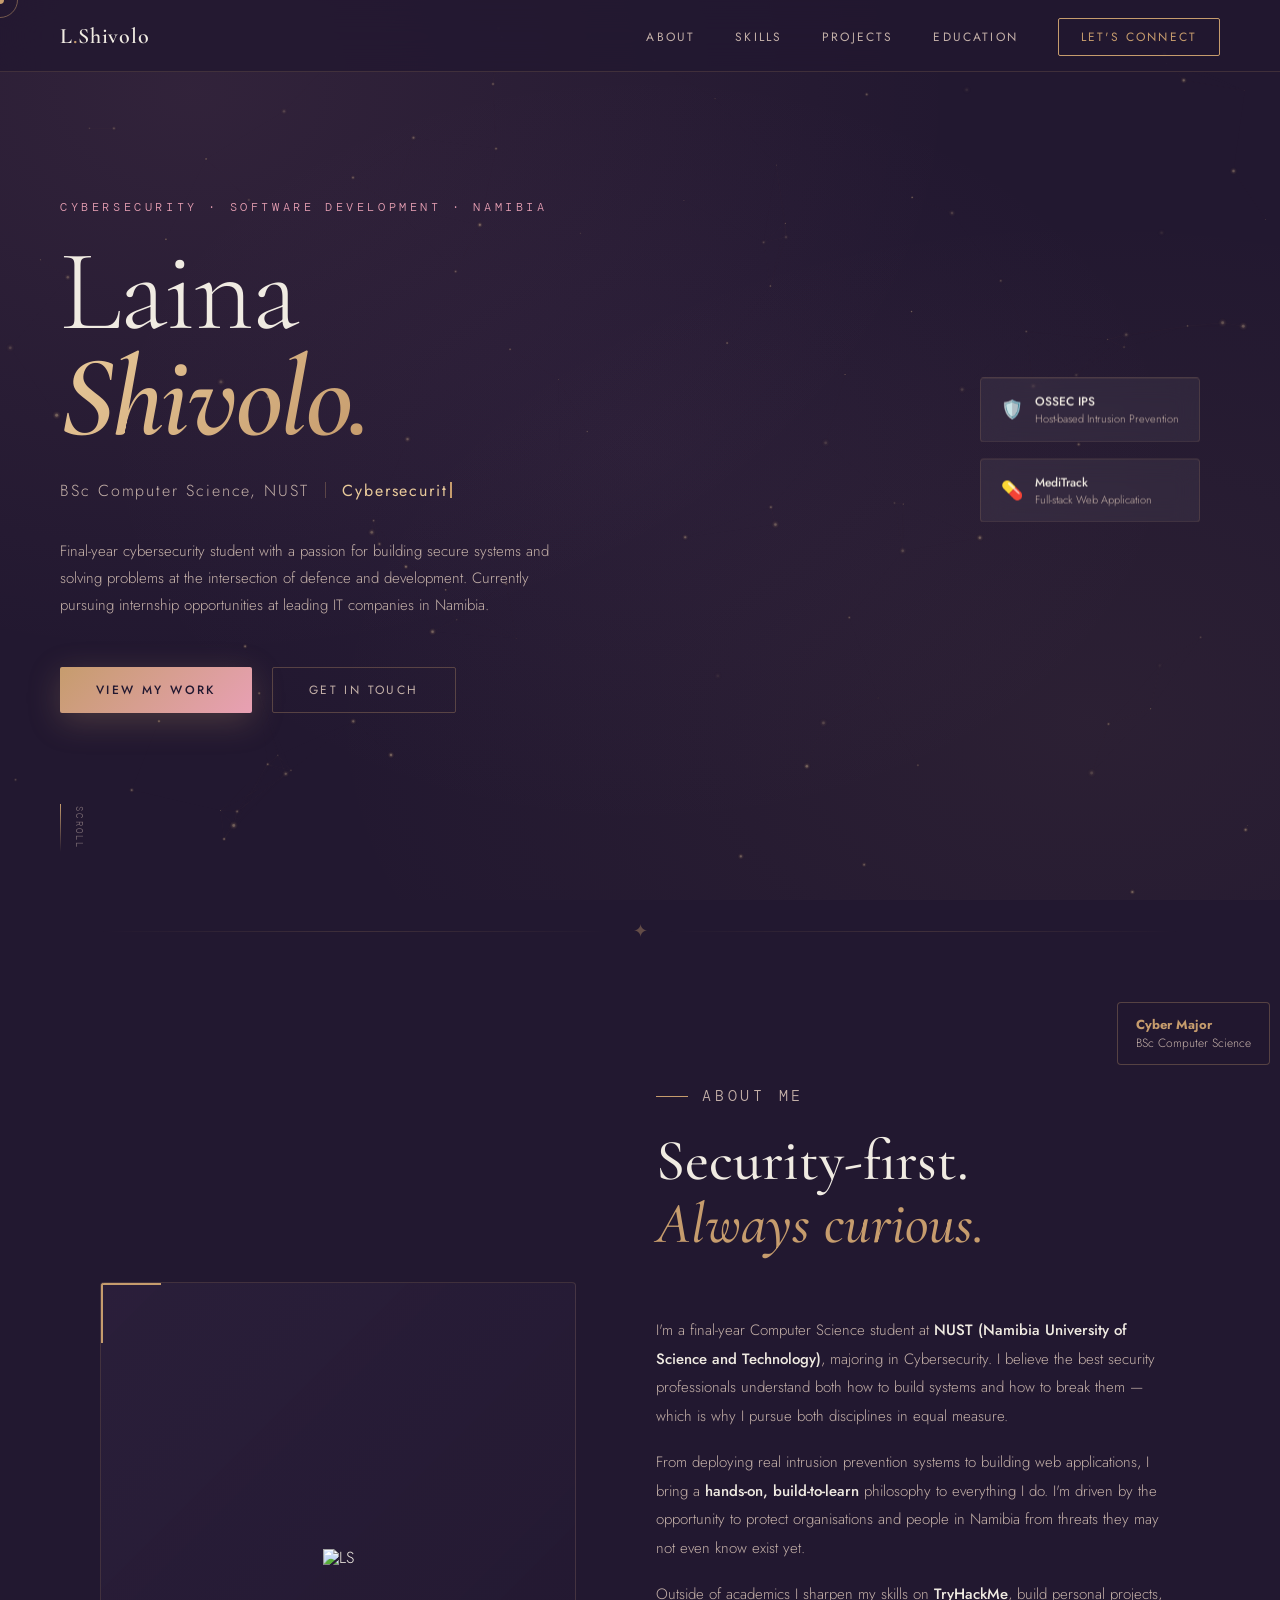
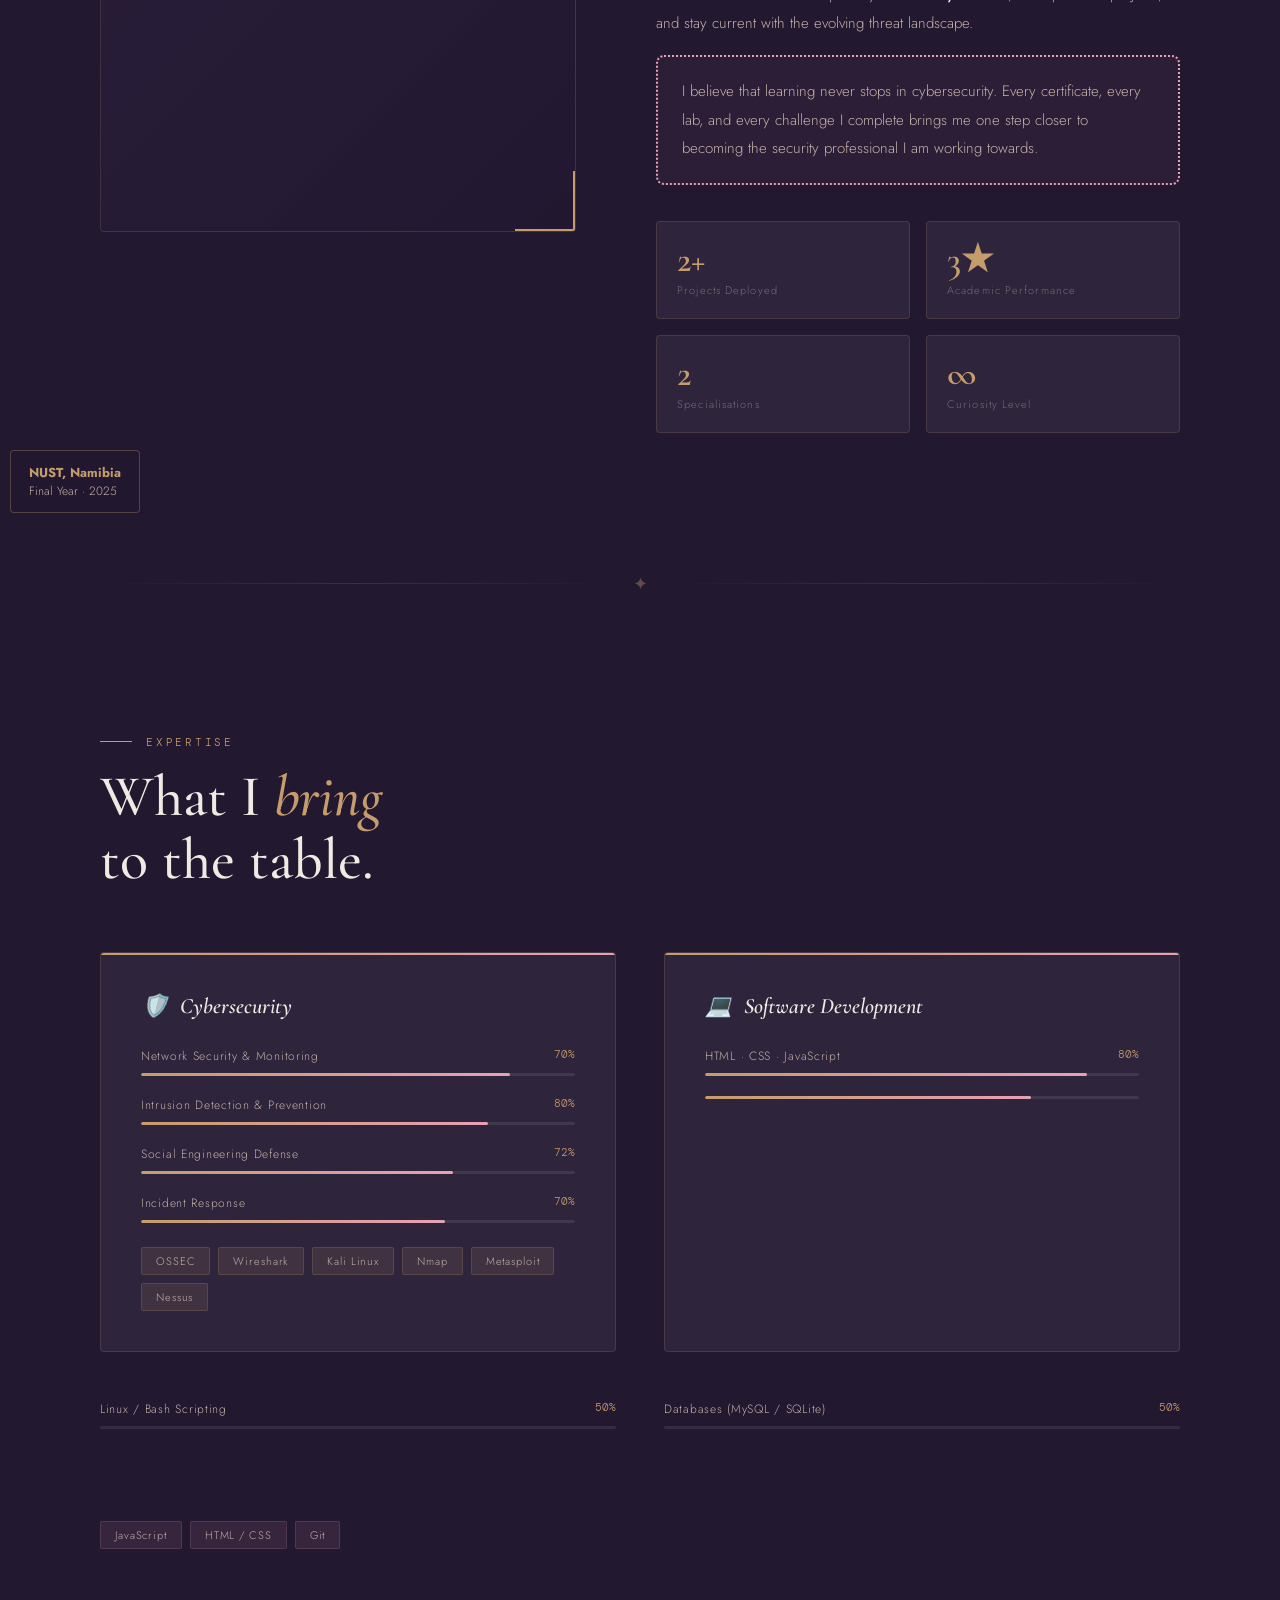
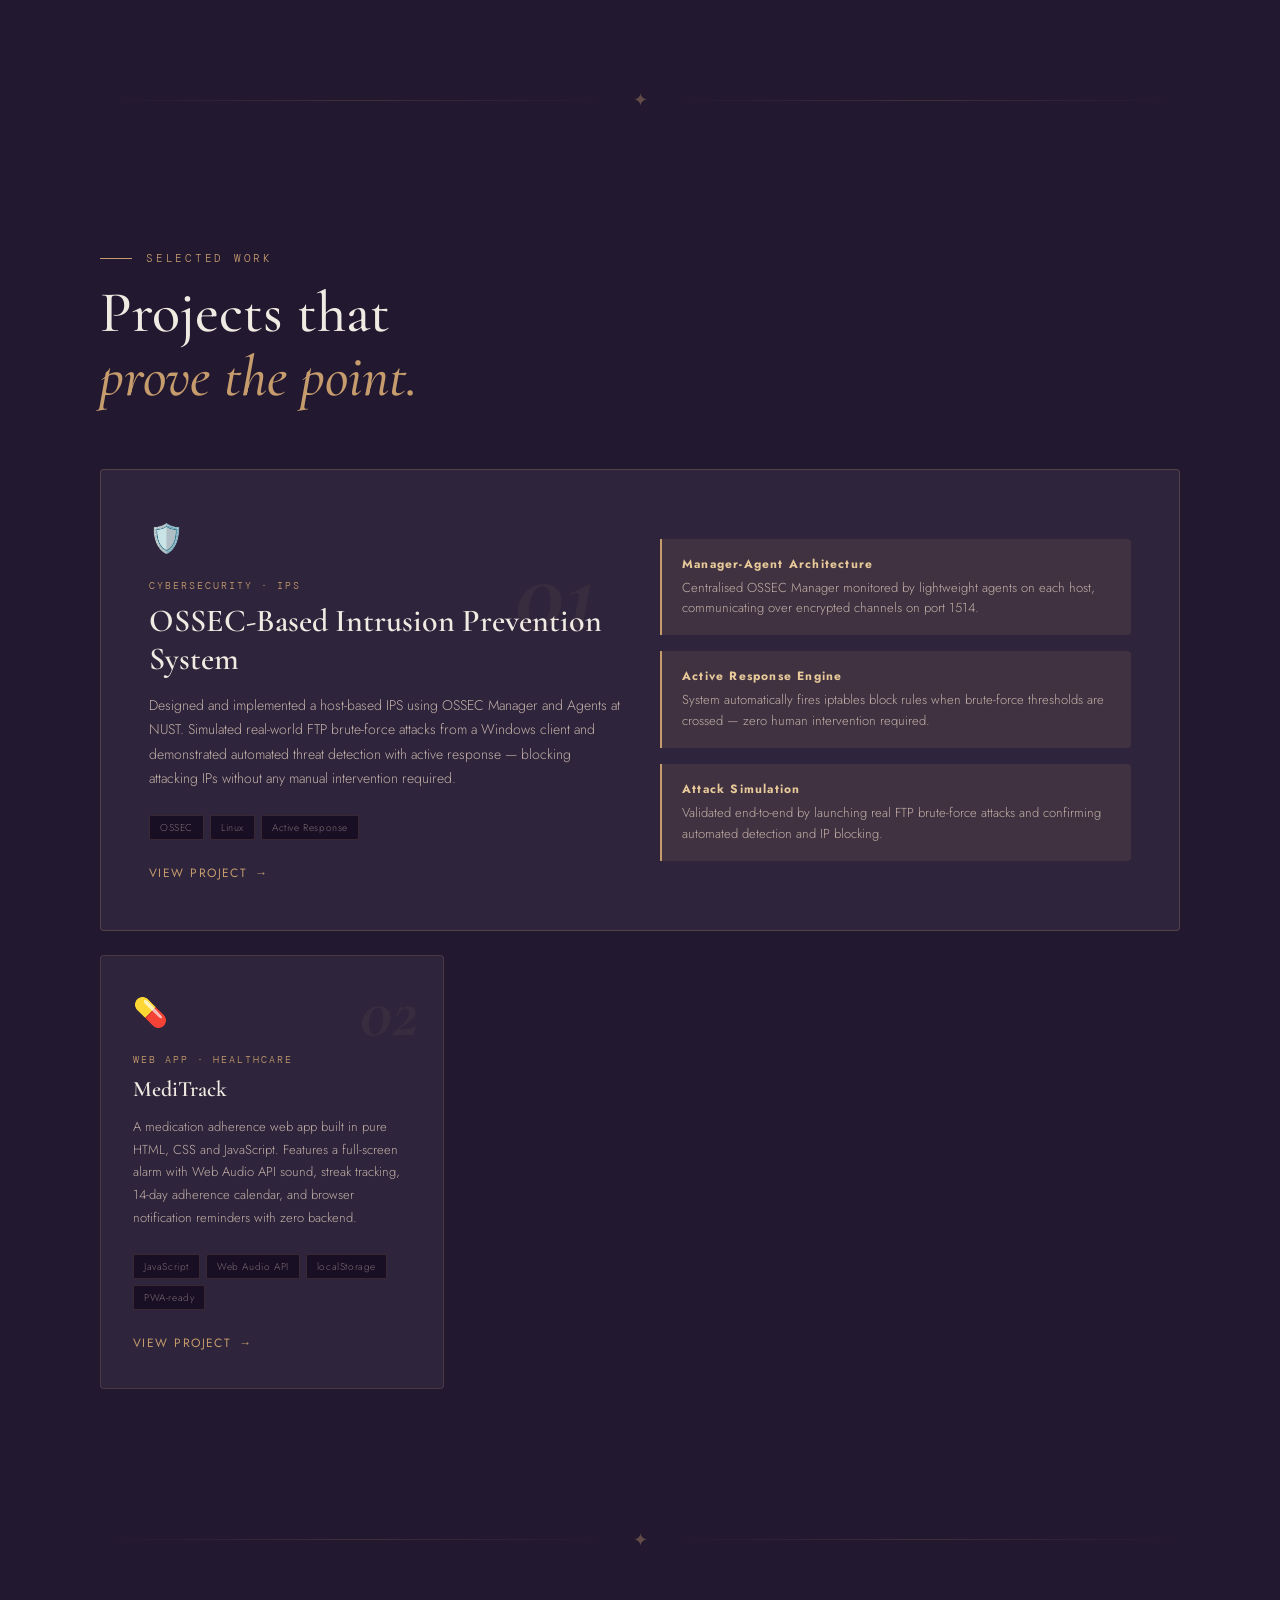
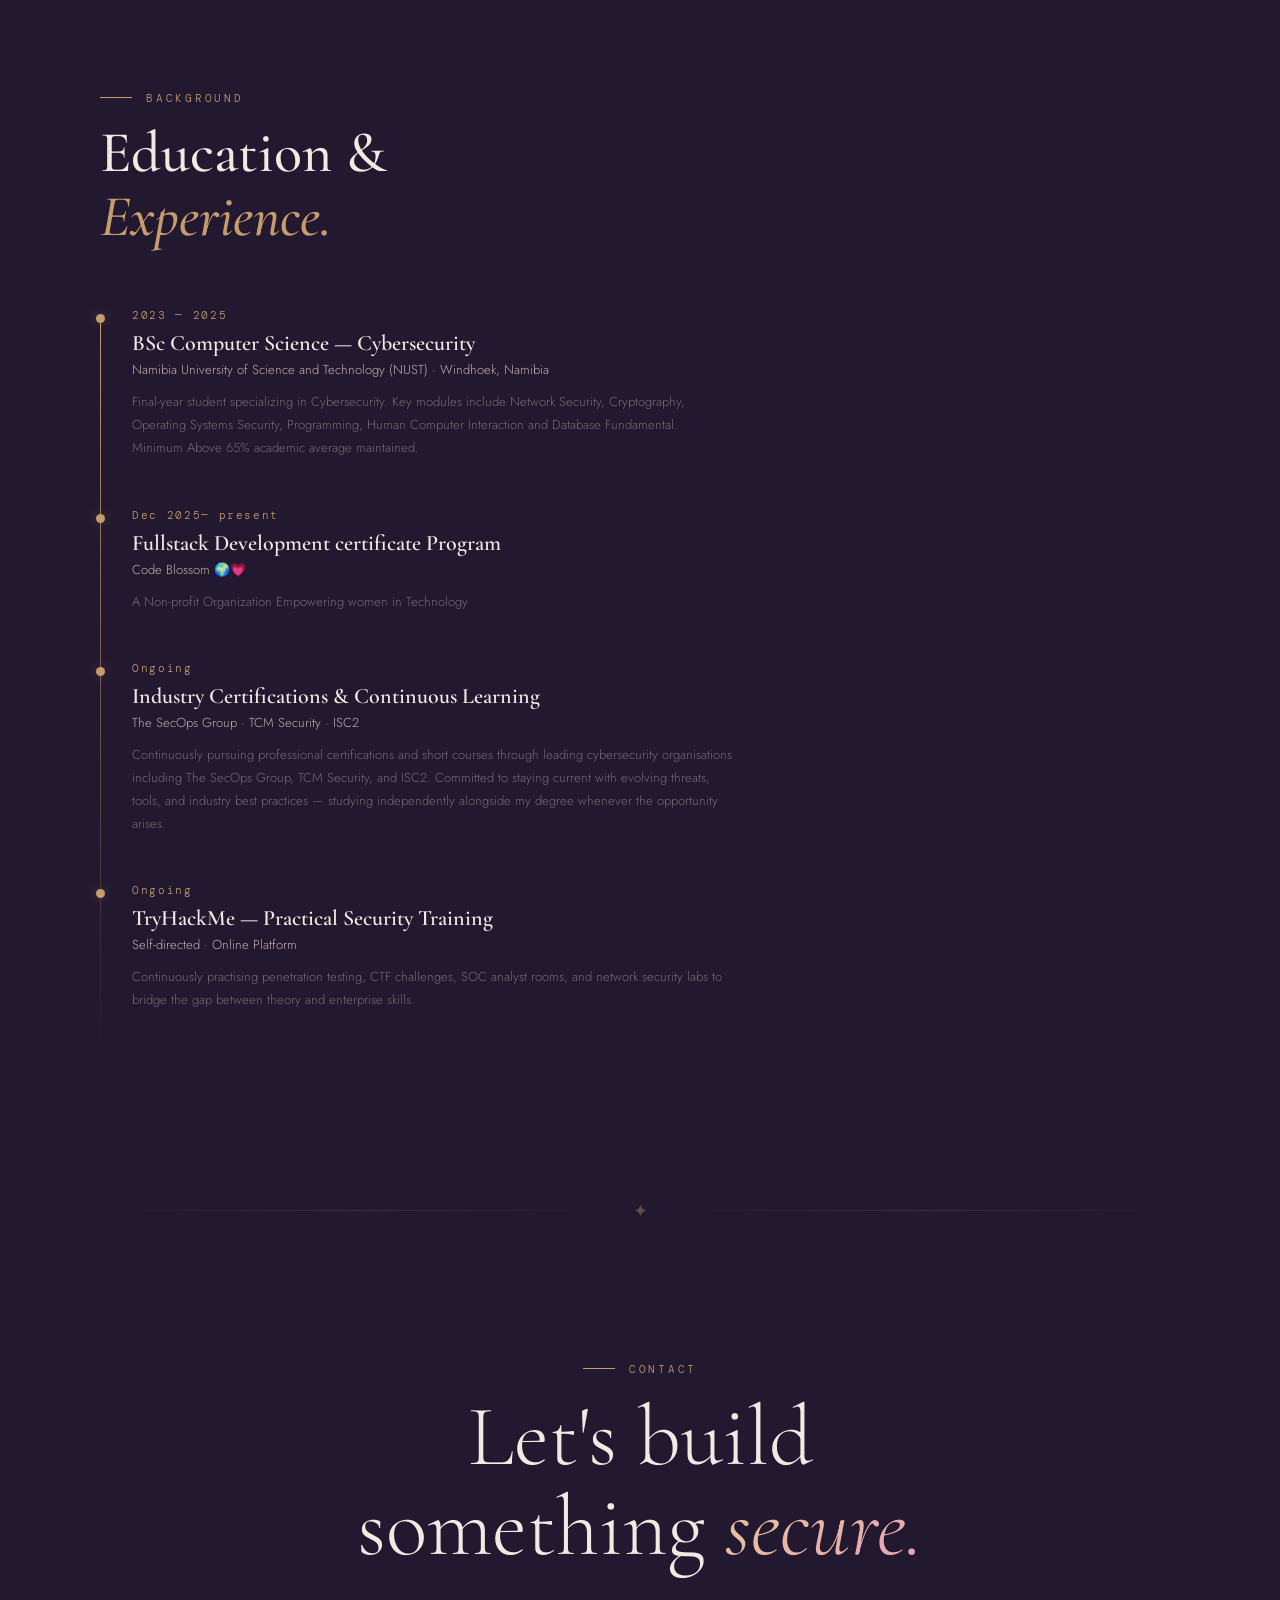
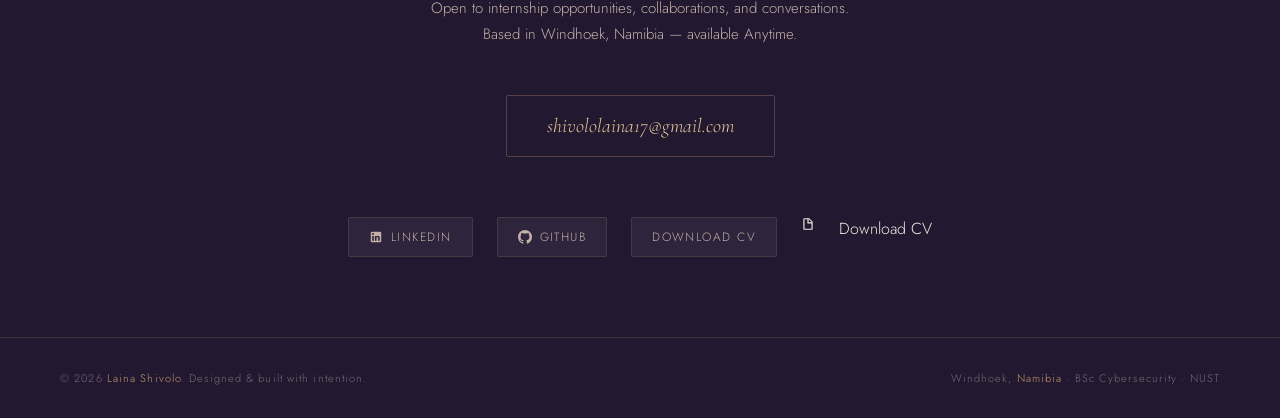
==== commit 2e0e2fdd: "Update index.html" ====
--- a/index.html
+++ b/index.html
@@ -83,7 +83,7 @@
     <div class="about-visual">
       <div class="about-frame">
         <div class="about-frame-inner">
-          <img src="images/_Coder Girl Kawaii Style Cute_ Sticker for Sale by hchang0803.jfif">LS</div>
+          <img src="images/profile.jpg">LS</div>
         </div>
       </div>
       <div class="about-badge-float float-1">
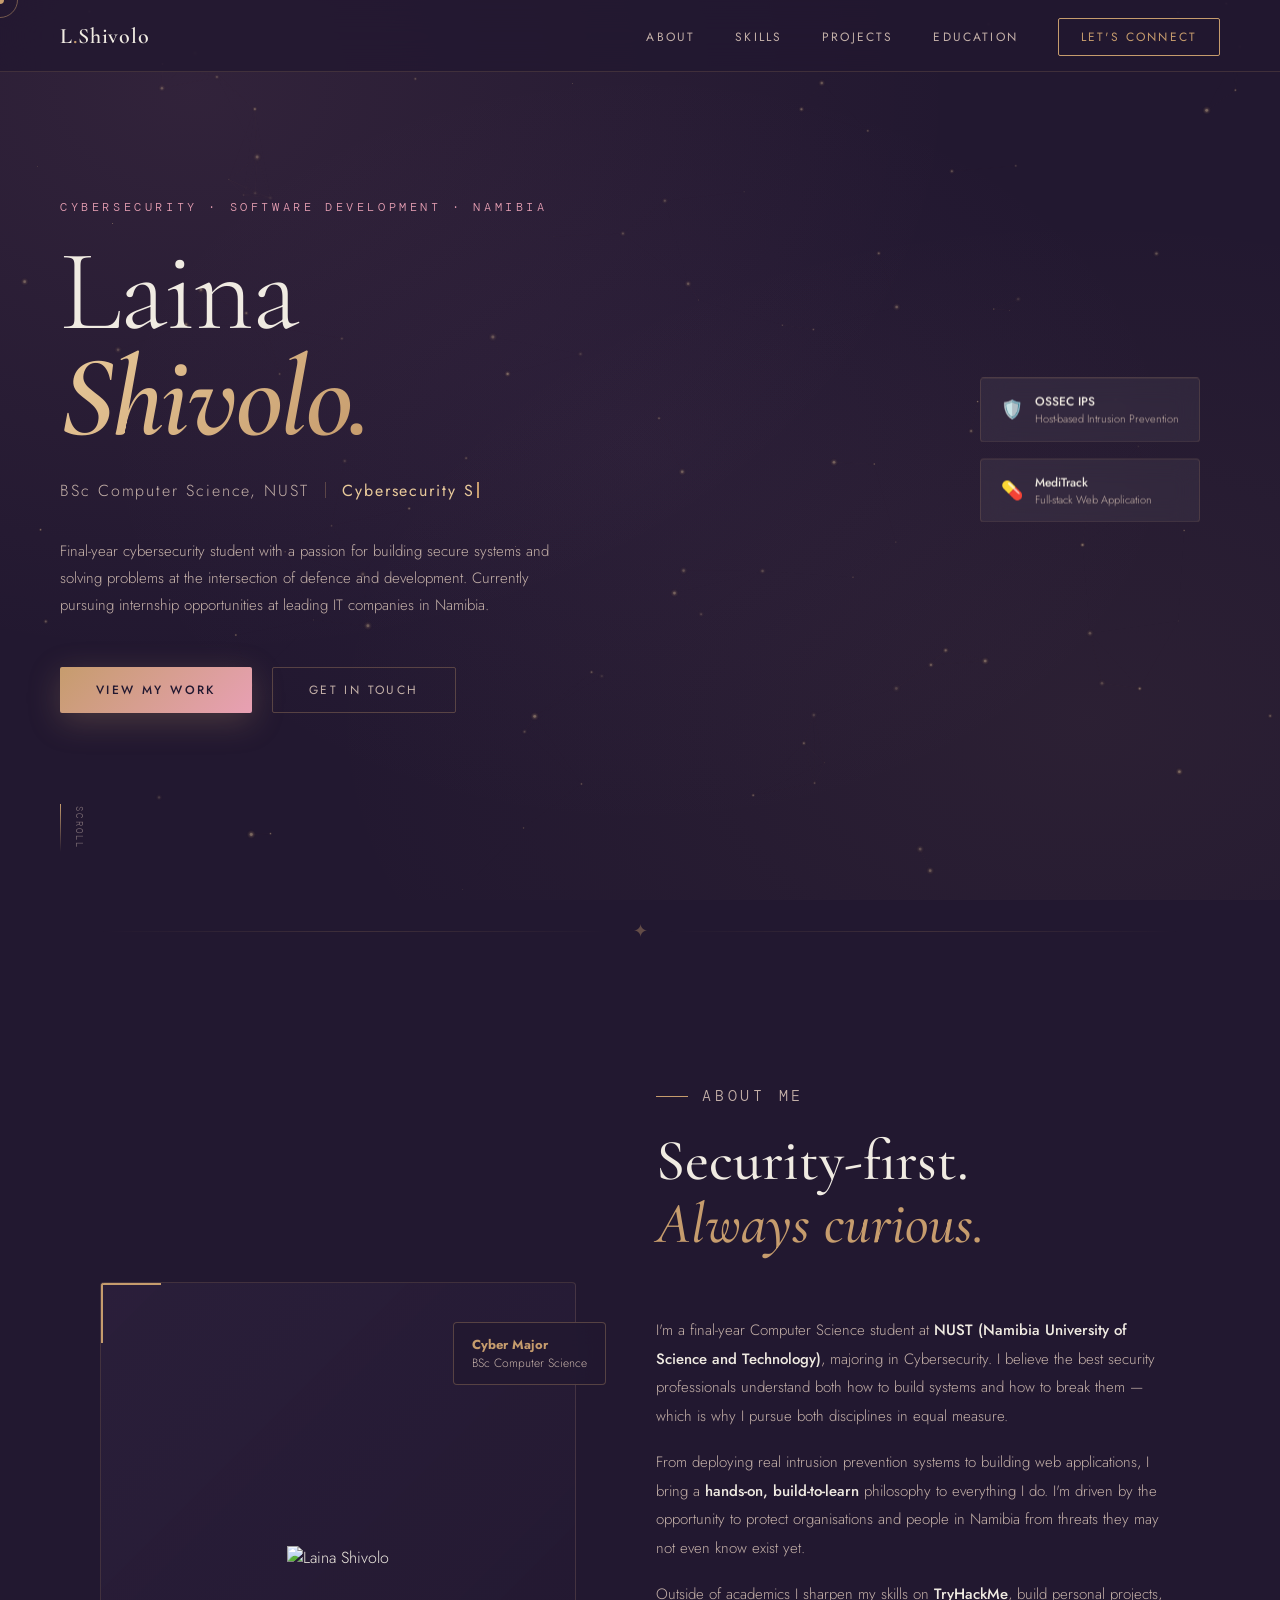
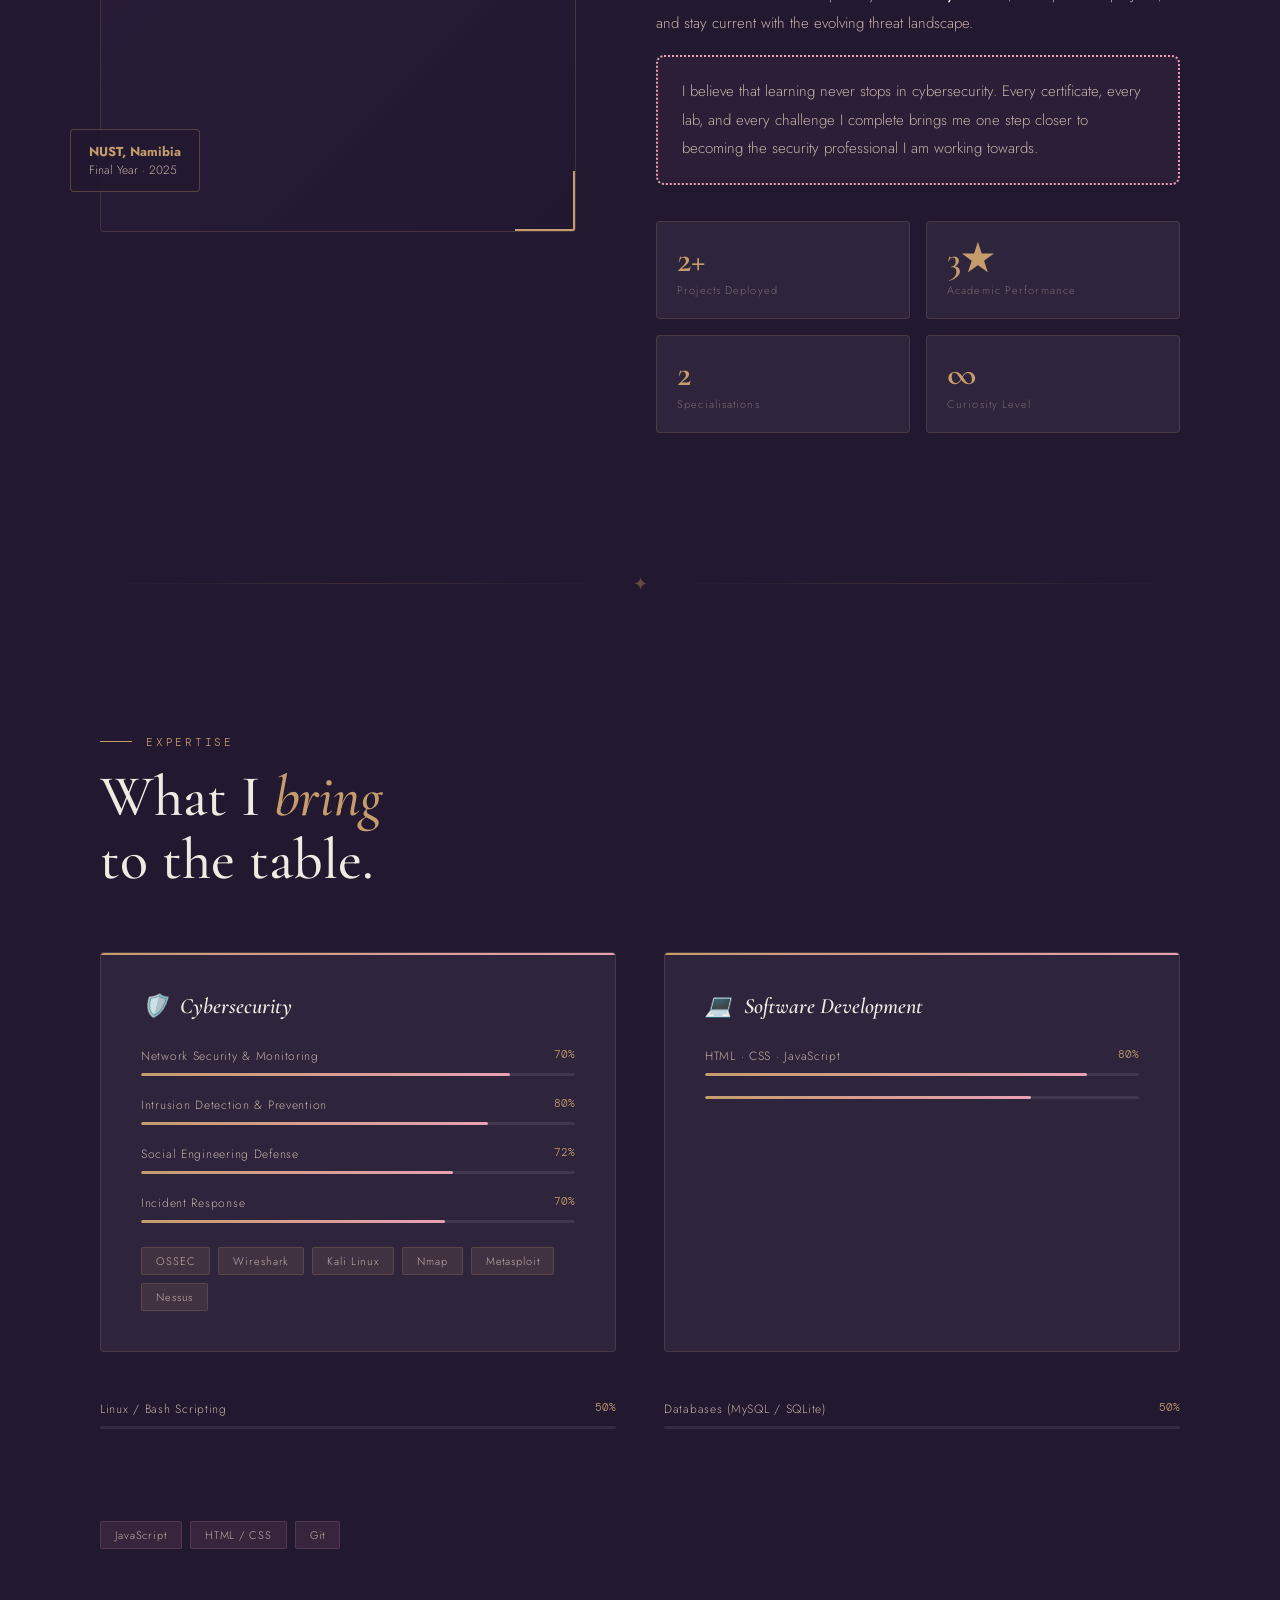
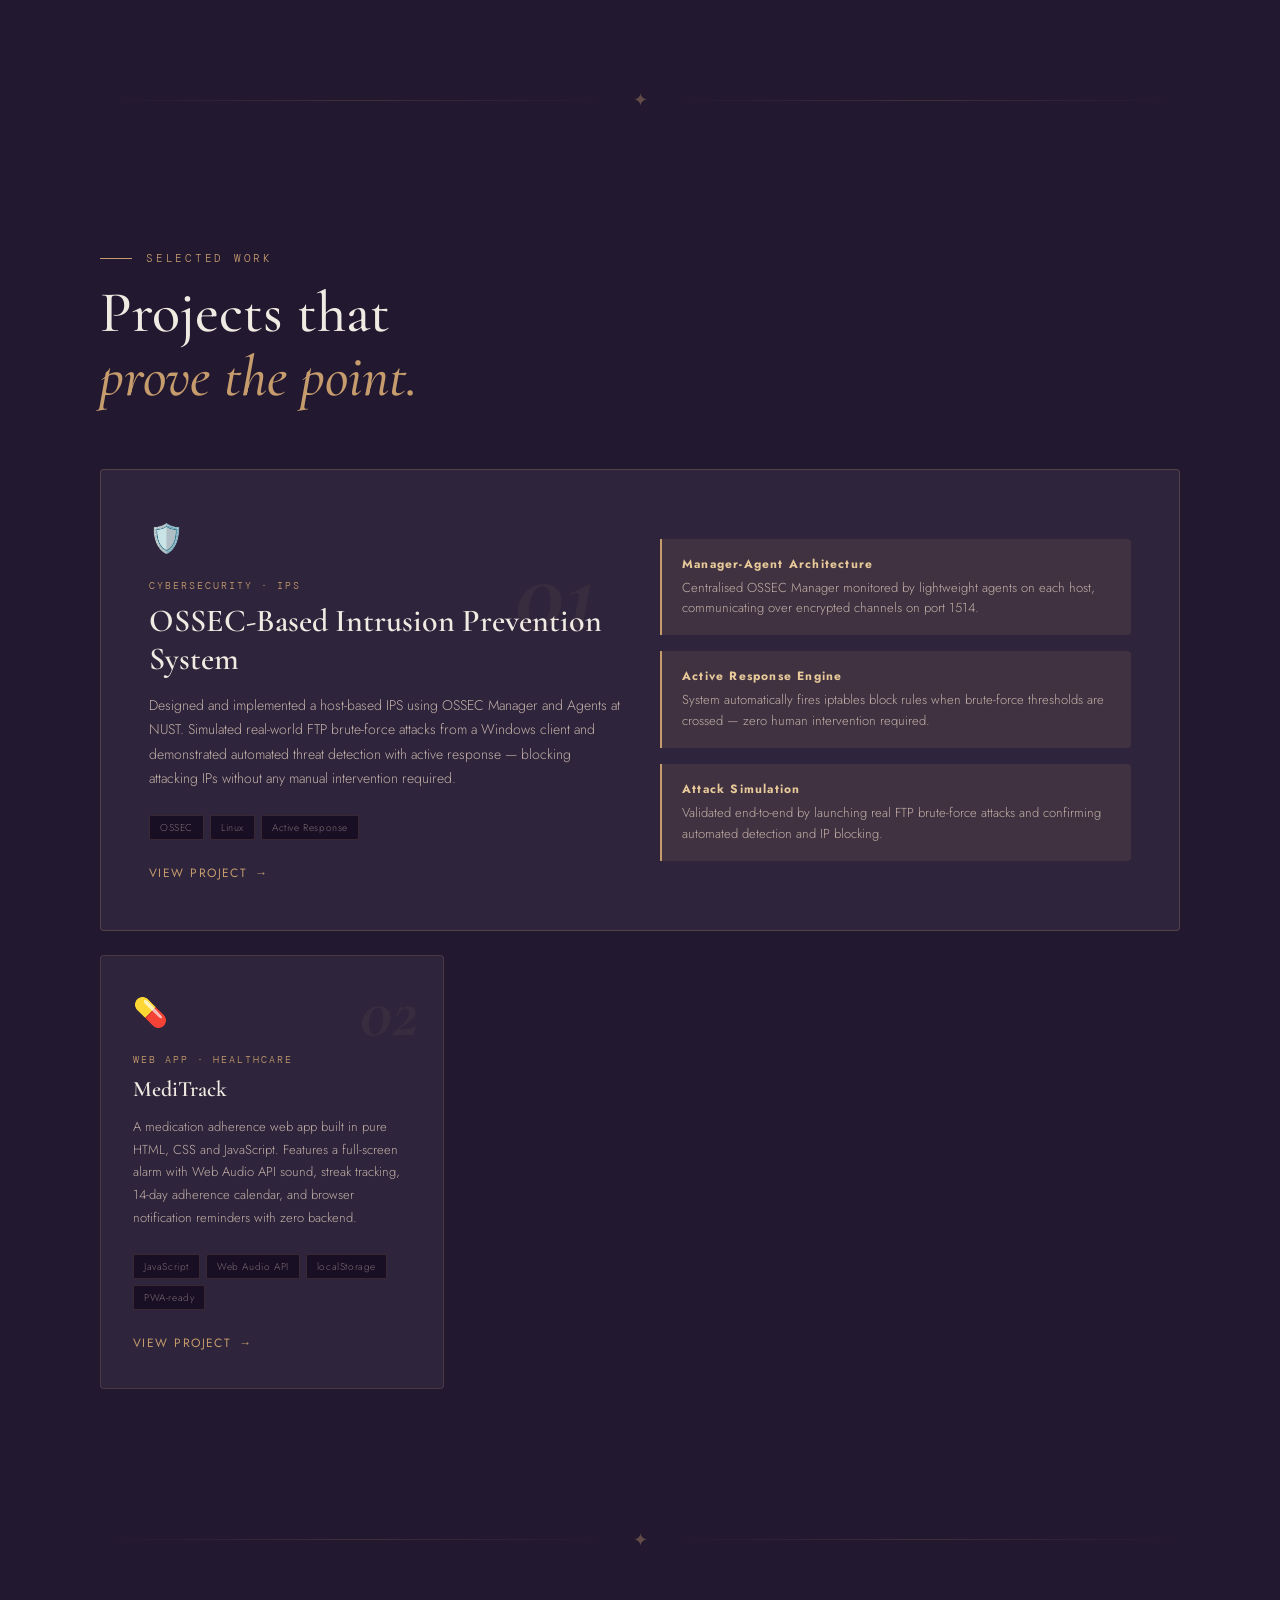
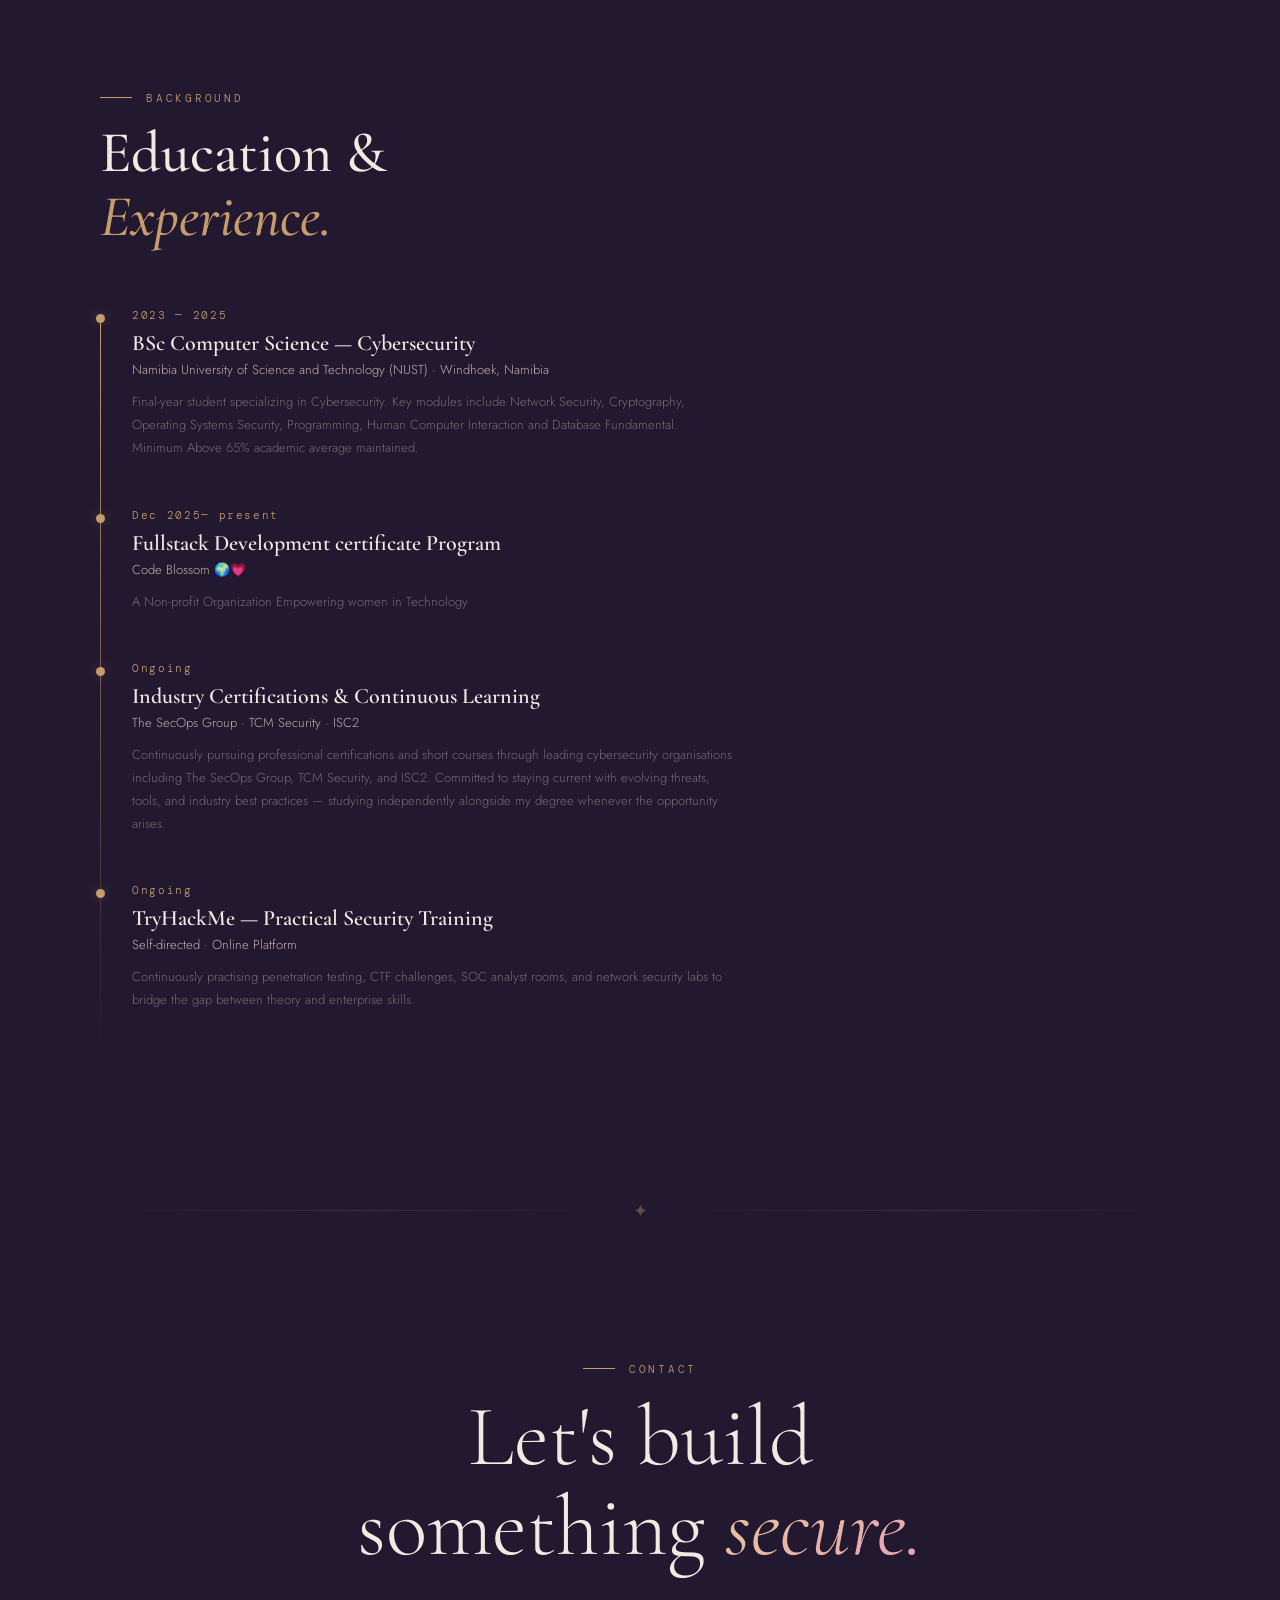
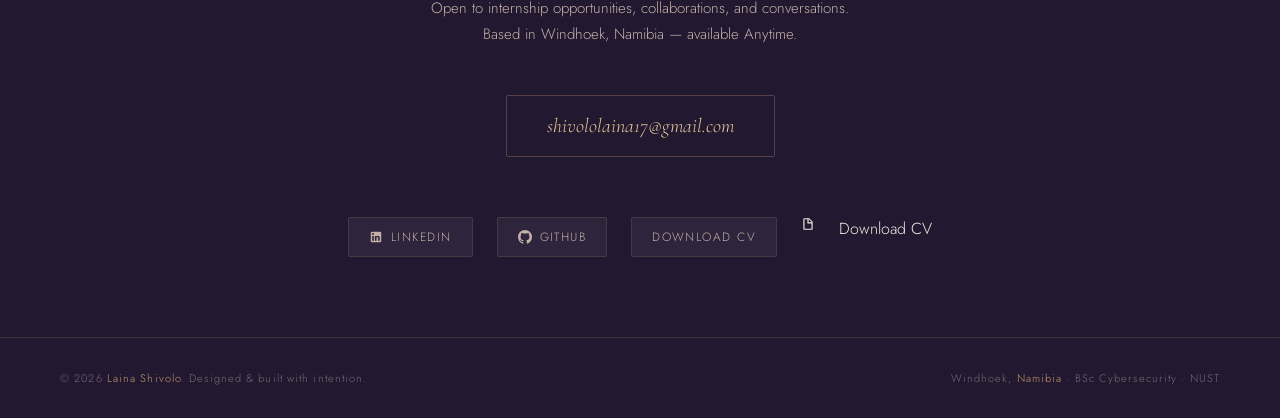
==== commit 7741d167: "Update index.html" ====
--- a/index.html
+++ b/index.html
@@ -80,12 +80,12 @@
 
   <!-- ABOUT -->
   <section id="about">
-    <div class="about-visual">
-      <div class="about-frame">
-        <div class="about-frame-inner">
-          <img src="images/profile.jpg">LS</div>
-        </div>
-      </div>
+  <div class="about-visual">
+    <div class="about-frame">
+      <div class="about-frame-inner">
+        <img src="images/profile.jpg" alt="Laina Shivolo" class="about-photo">
+      </div>
+    </div>
       <div class="about-badge-float float-1">
         <strong>NUST, Namibia</strong>
         Final Year · 2025
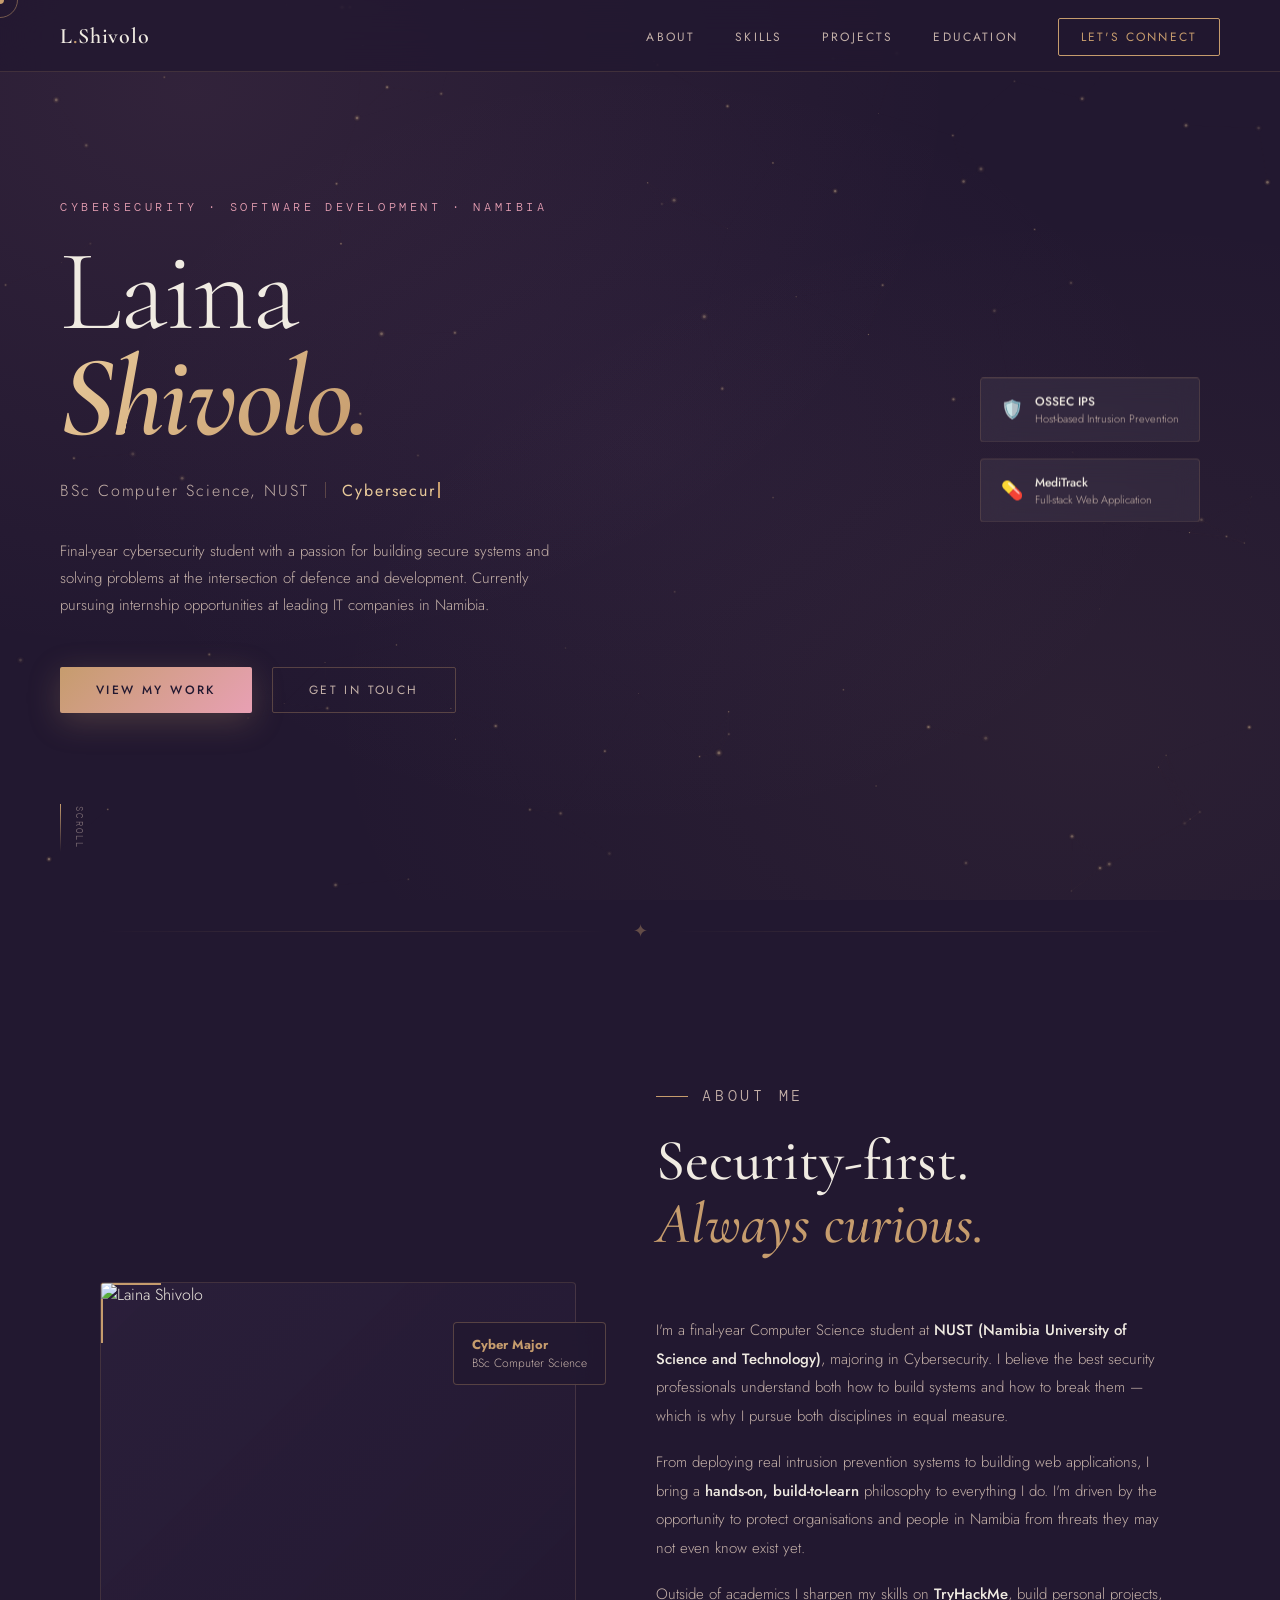
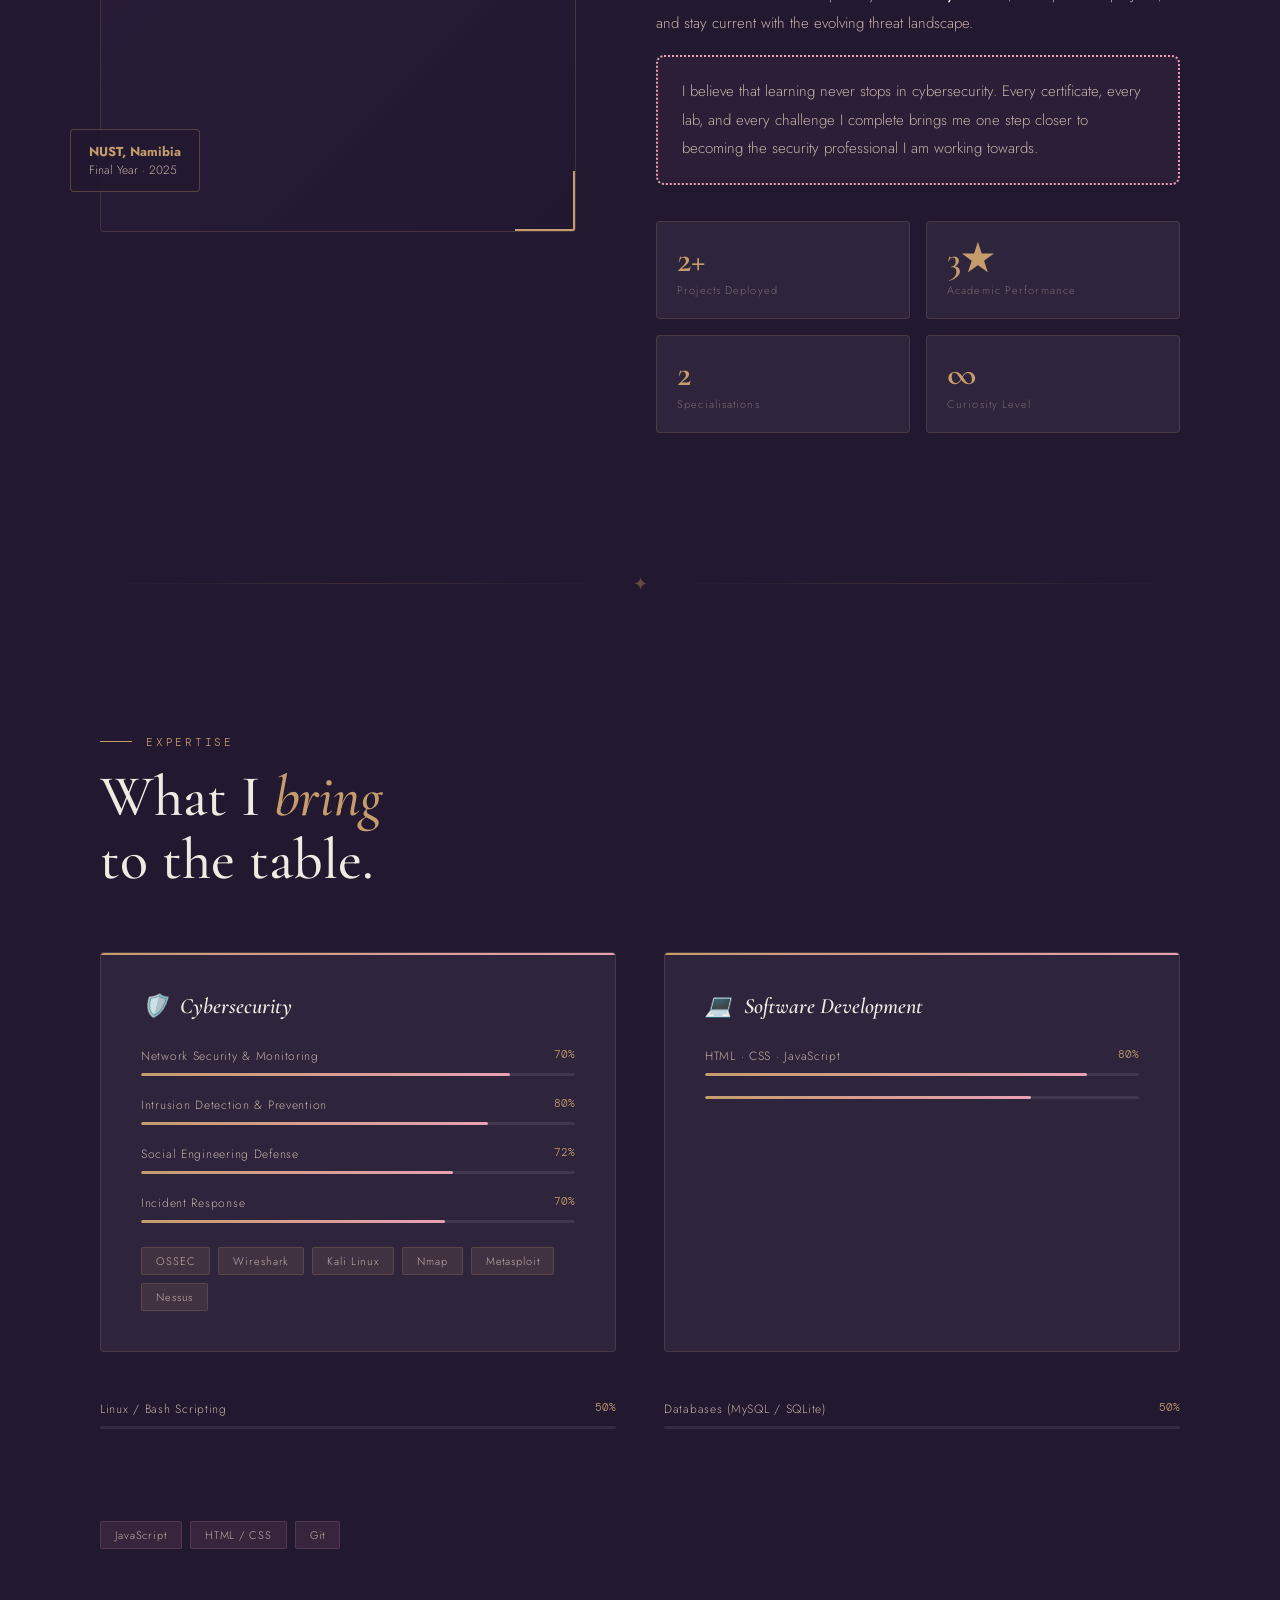
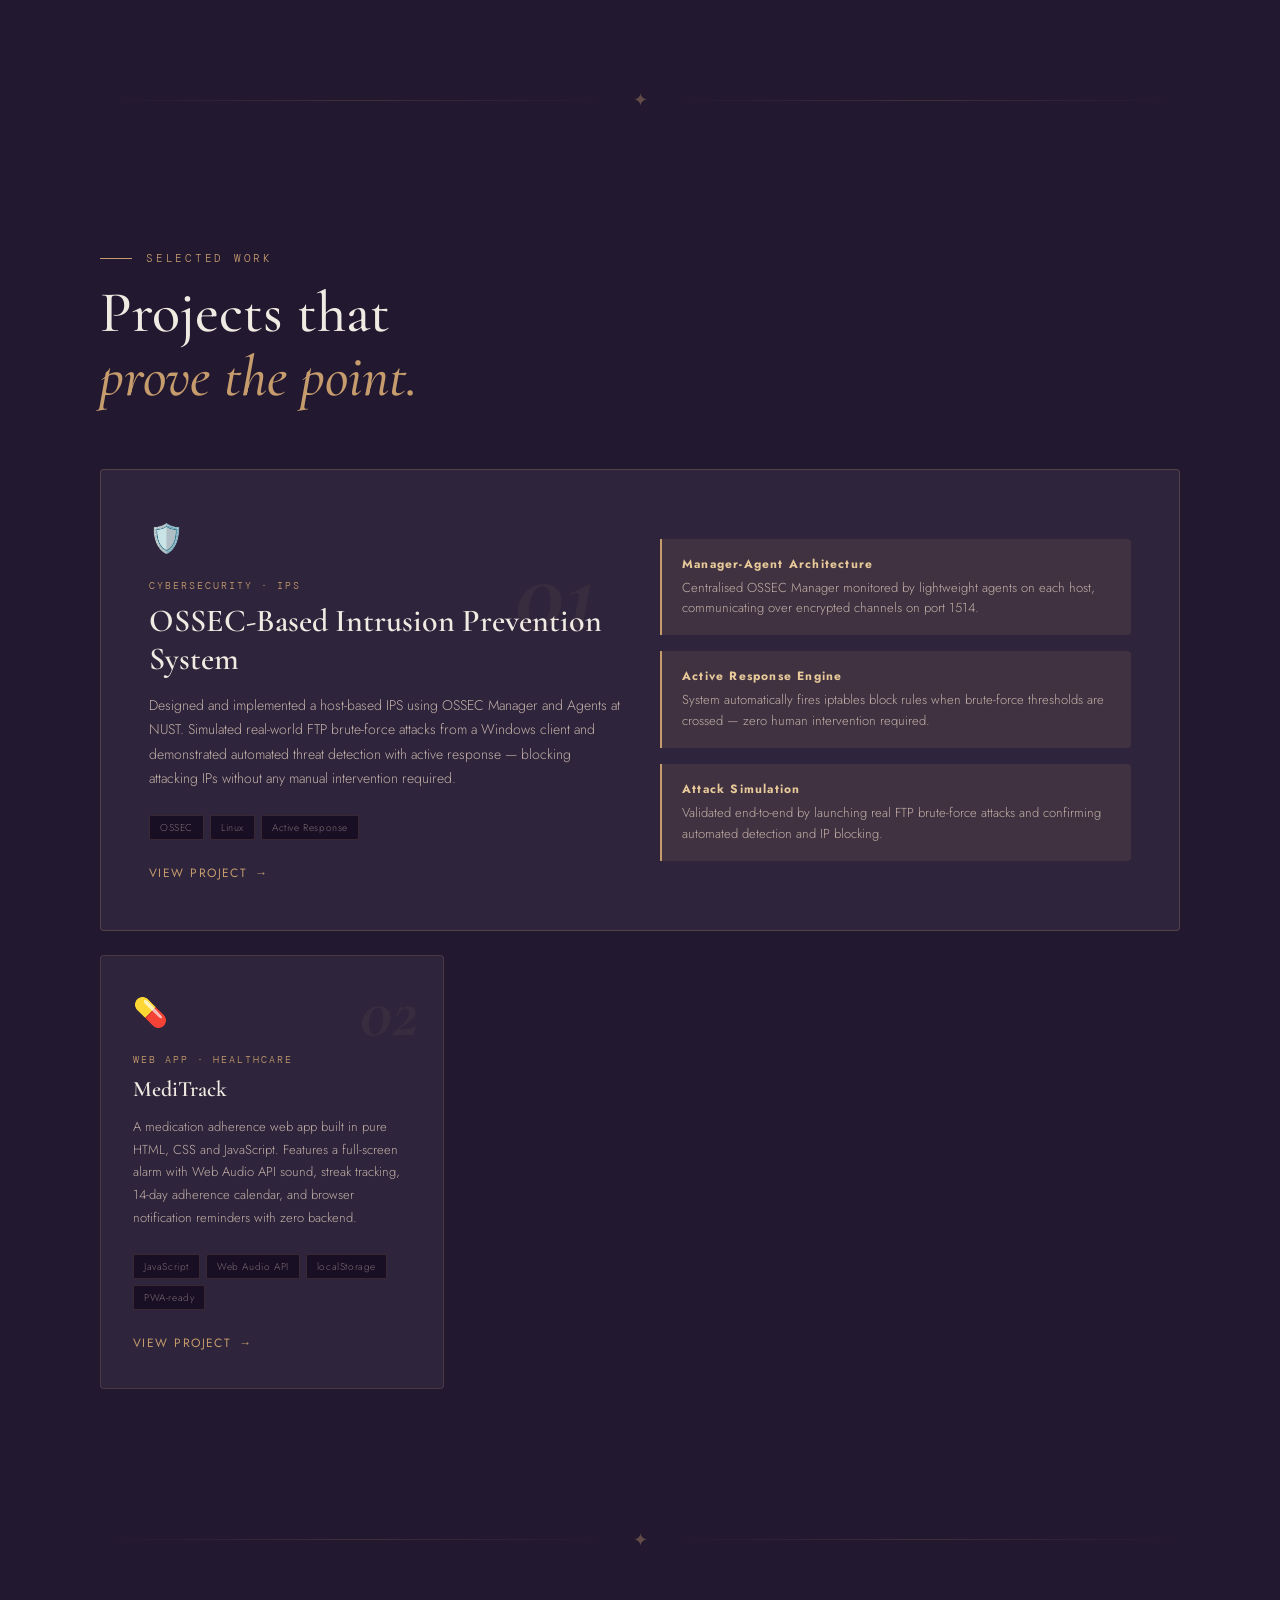
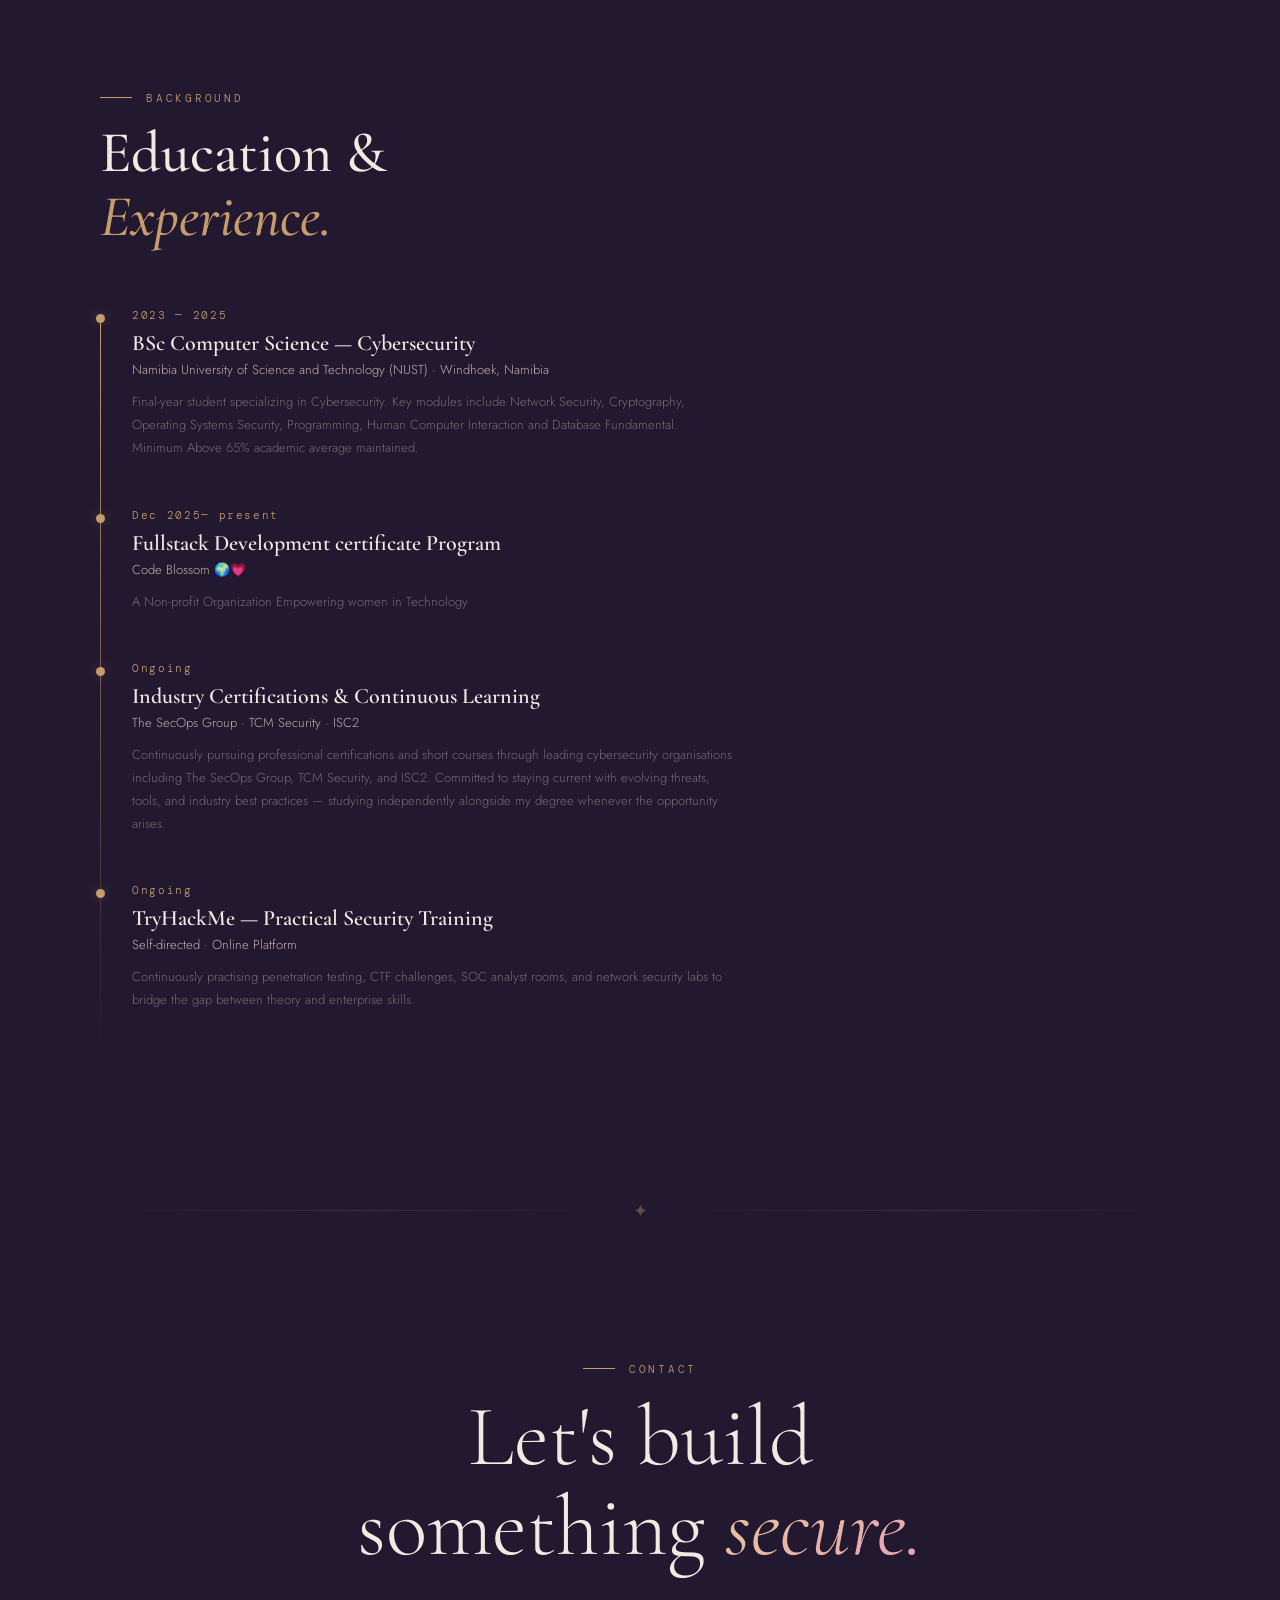
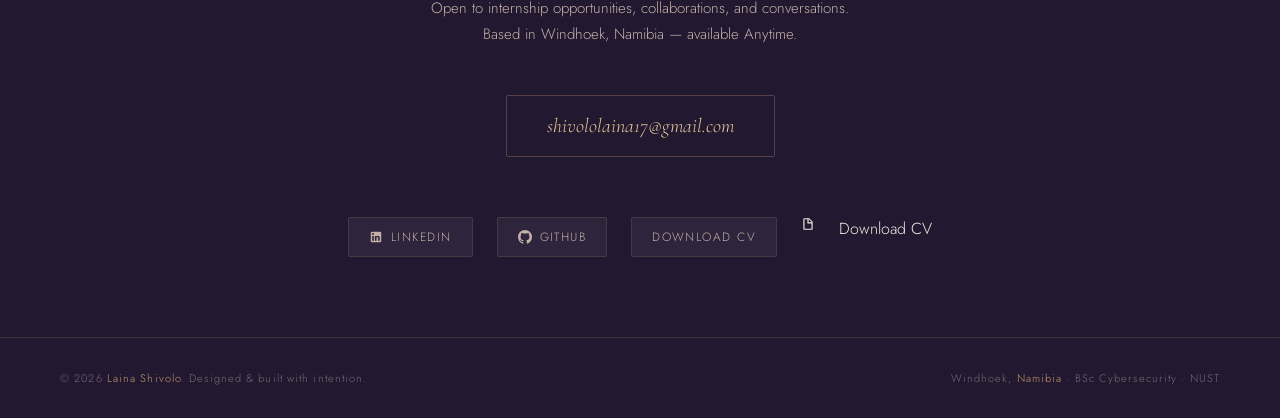
==== commit 3f9e37fe: "Update index.html" ====
--- a/index.html
+++ b/index.html
@@ -83,7 +83,7 @@
   <div class="about-visual">
     <div class="about-frame">
       <div class="about-frame-inner">
-        <img src="images/profile.jpg" alt="Laina Shivolo" class="about-photo">
+        <img src="portfolio/CodeBlossom portfolio/images/profile.jpg" alt="Laina Shivolo" class="about-photo">
       </div>
     </div>
       <div class="about-badge-float float-1">
--- a/style.css
+++ b/style.css
@@ -425,4 +425,13 @@
 }
 .dotted-box p + p {
   margin-top: 12px;
+}
+.about-photo {
+  width: 100%;
+  height: 100%;
+  object-fit: cover;
+  object-position: center top;
+  position: absolute;
+  inset: 0;
+  border-radius: 4px;
 }
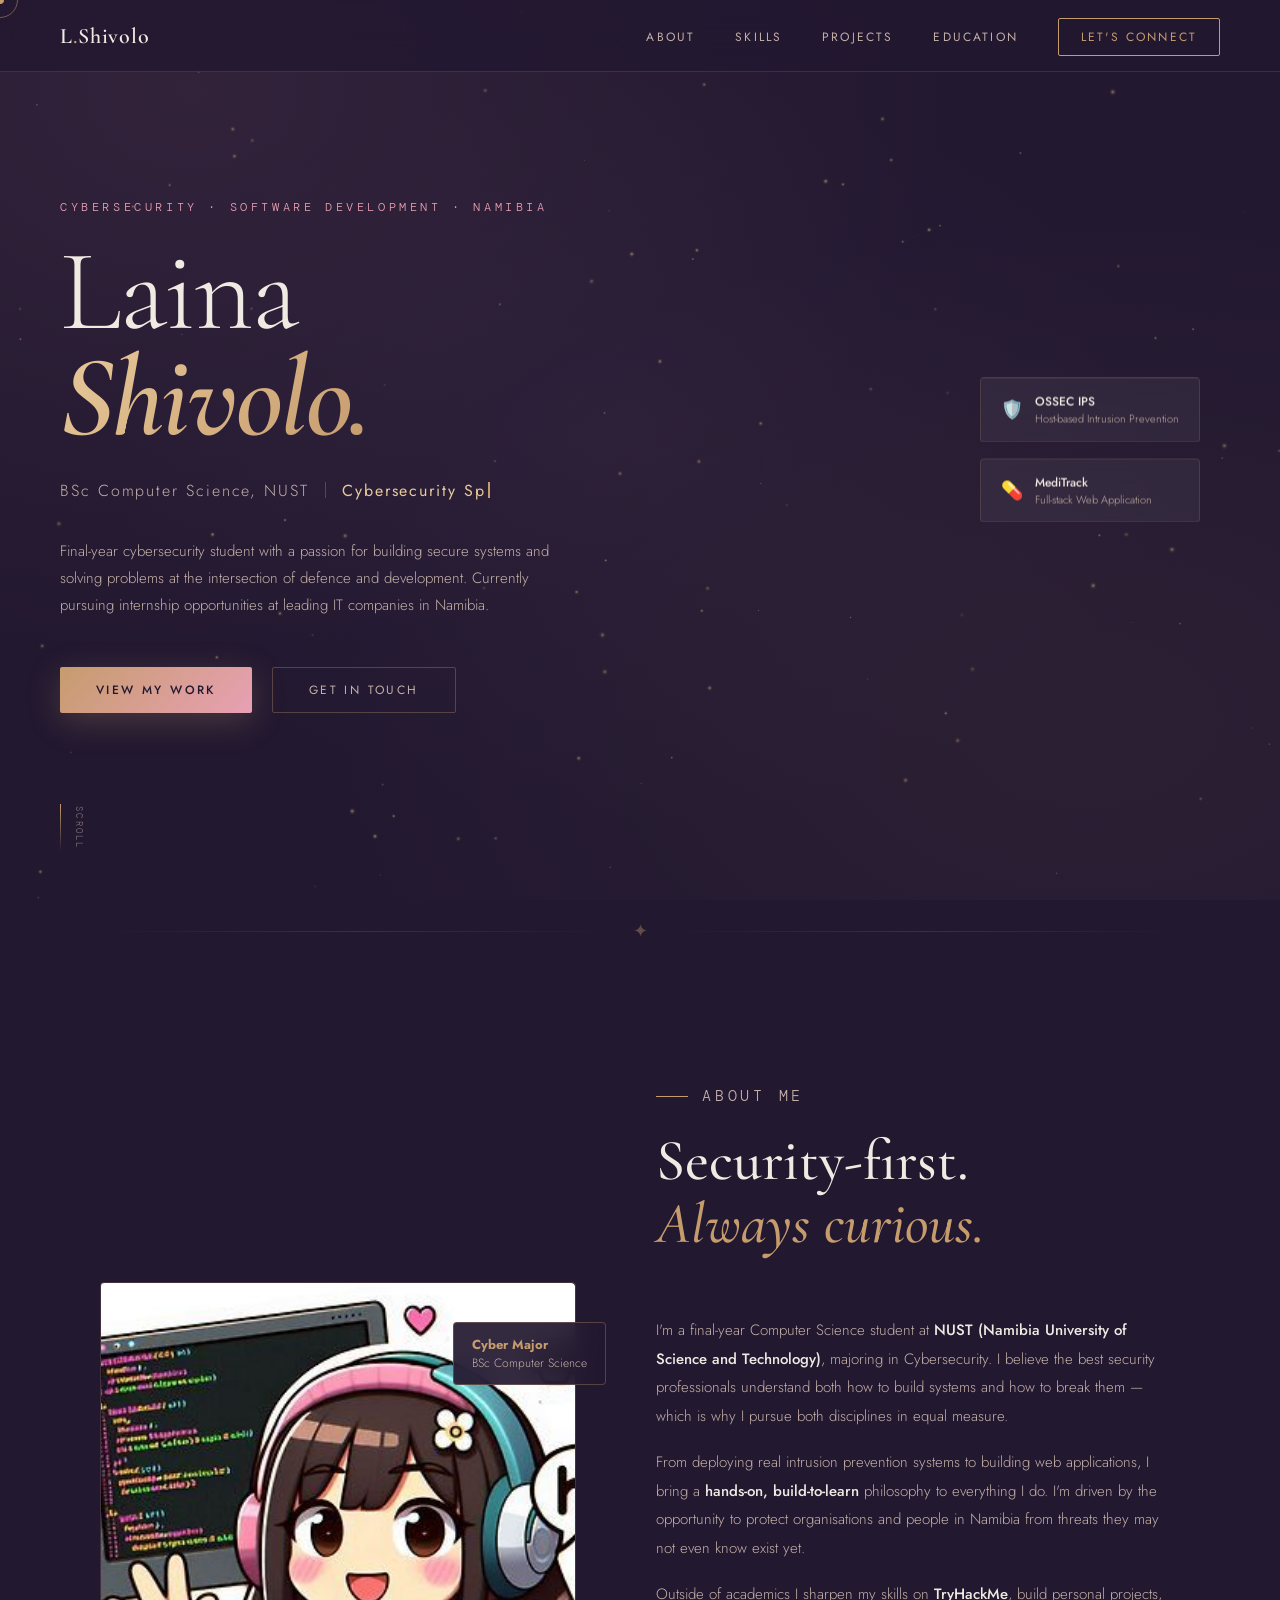
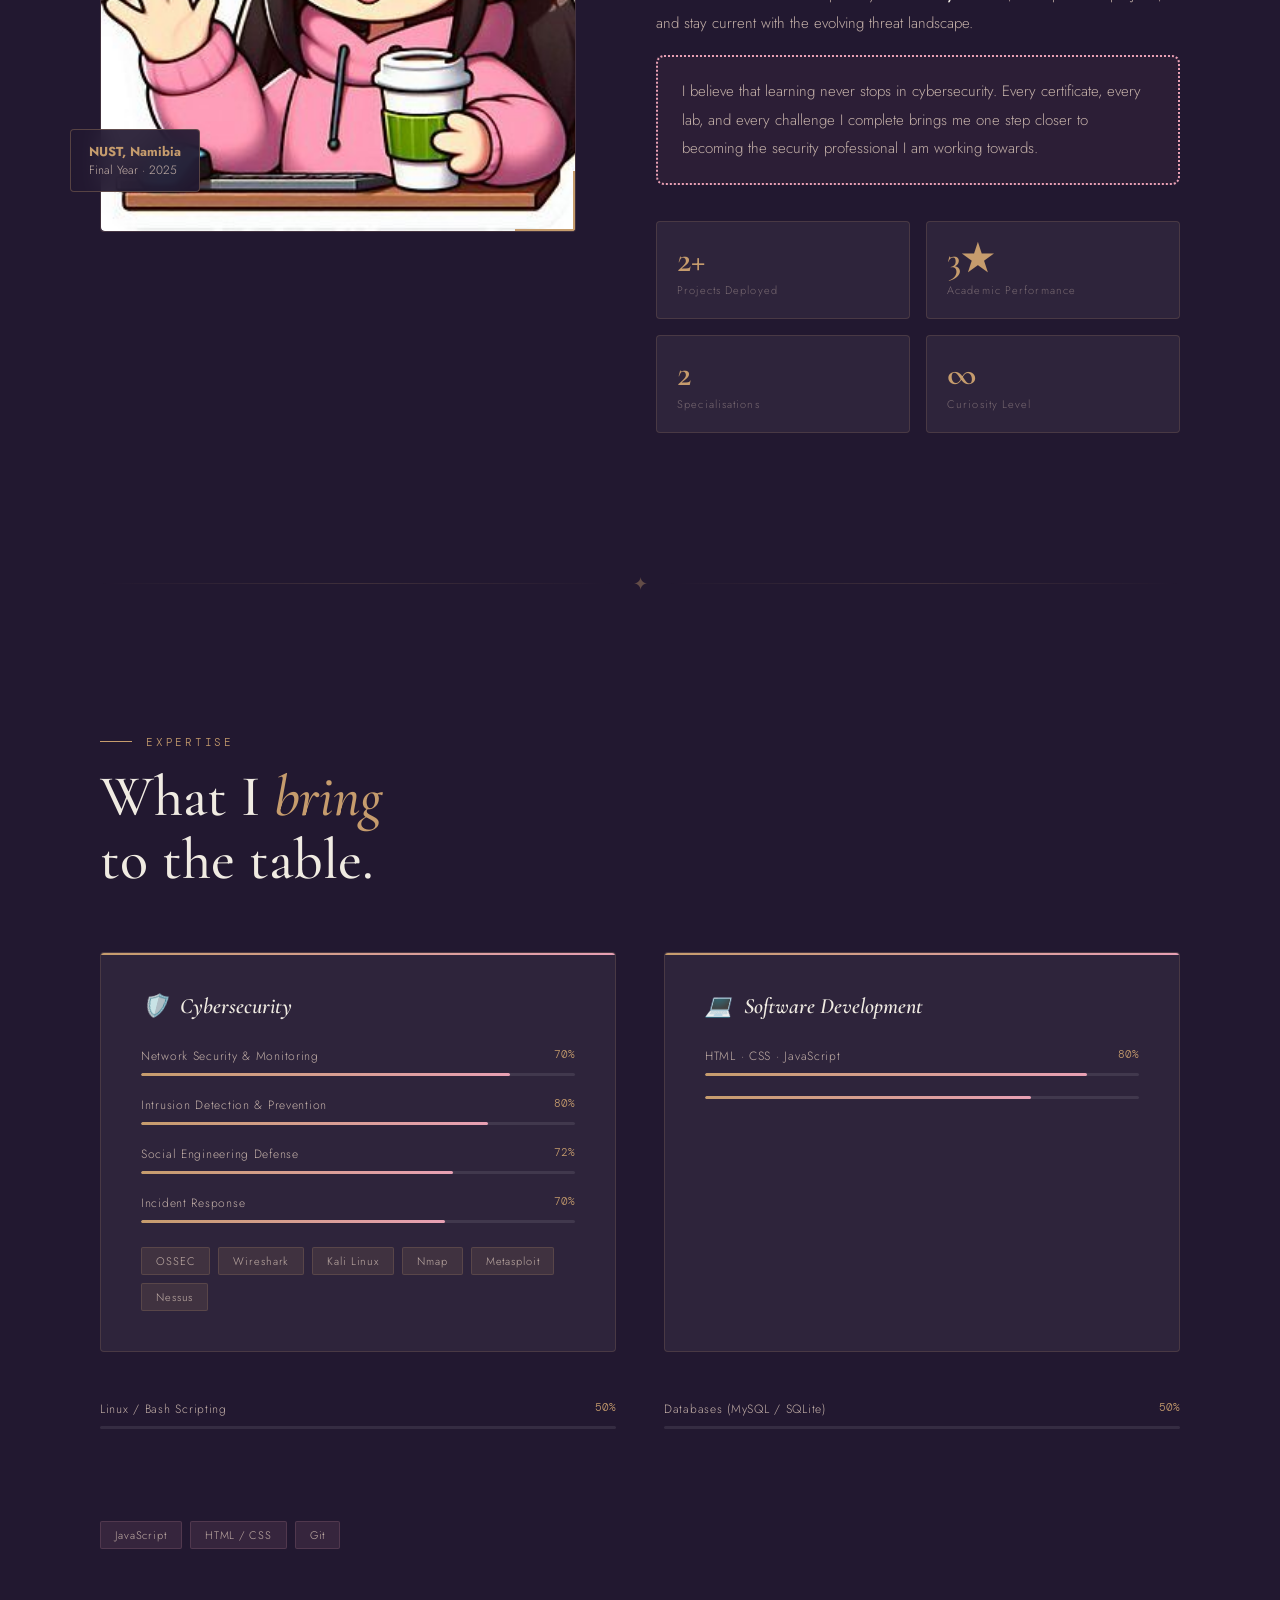
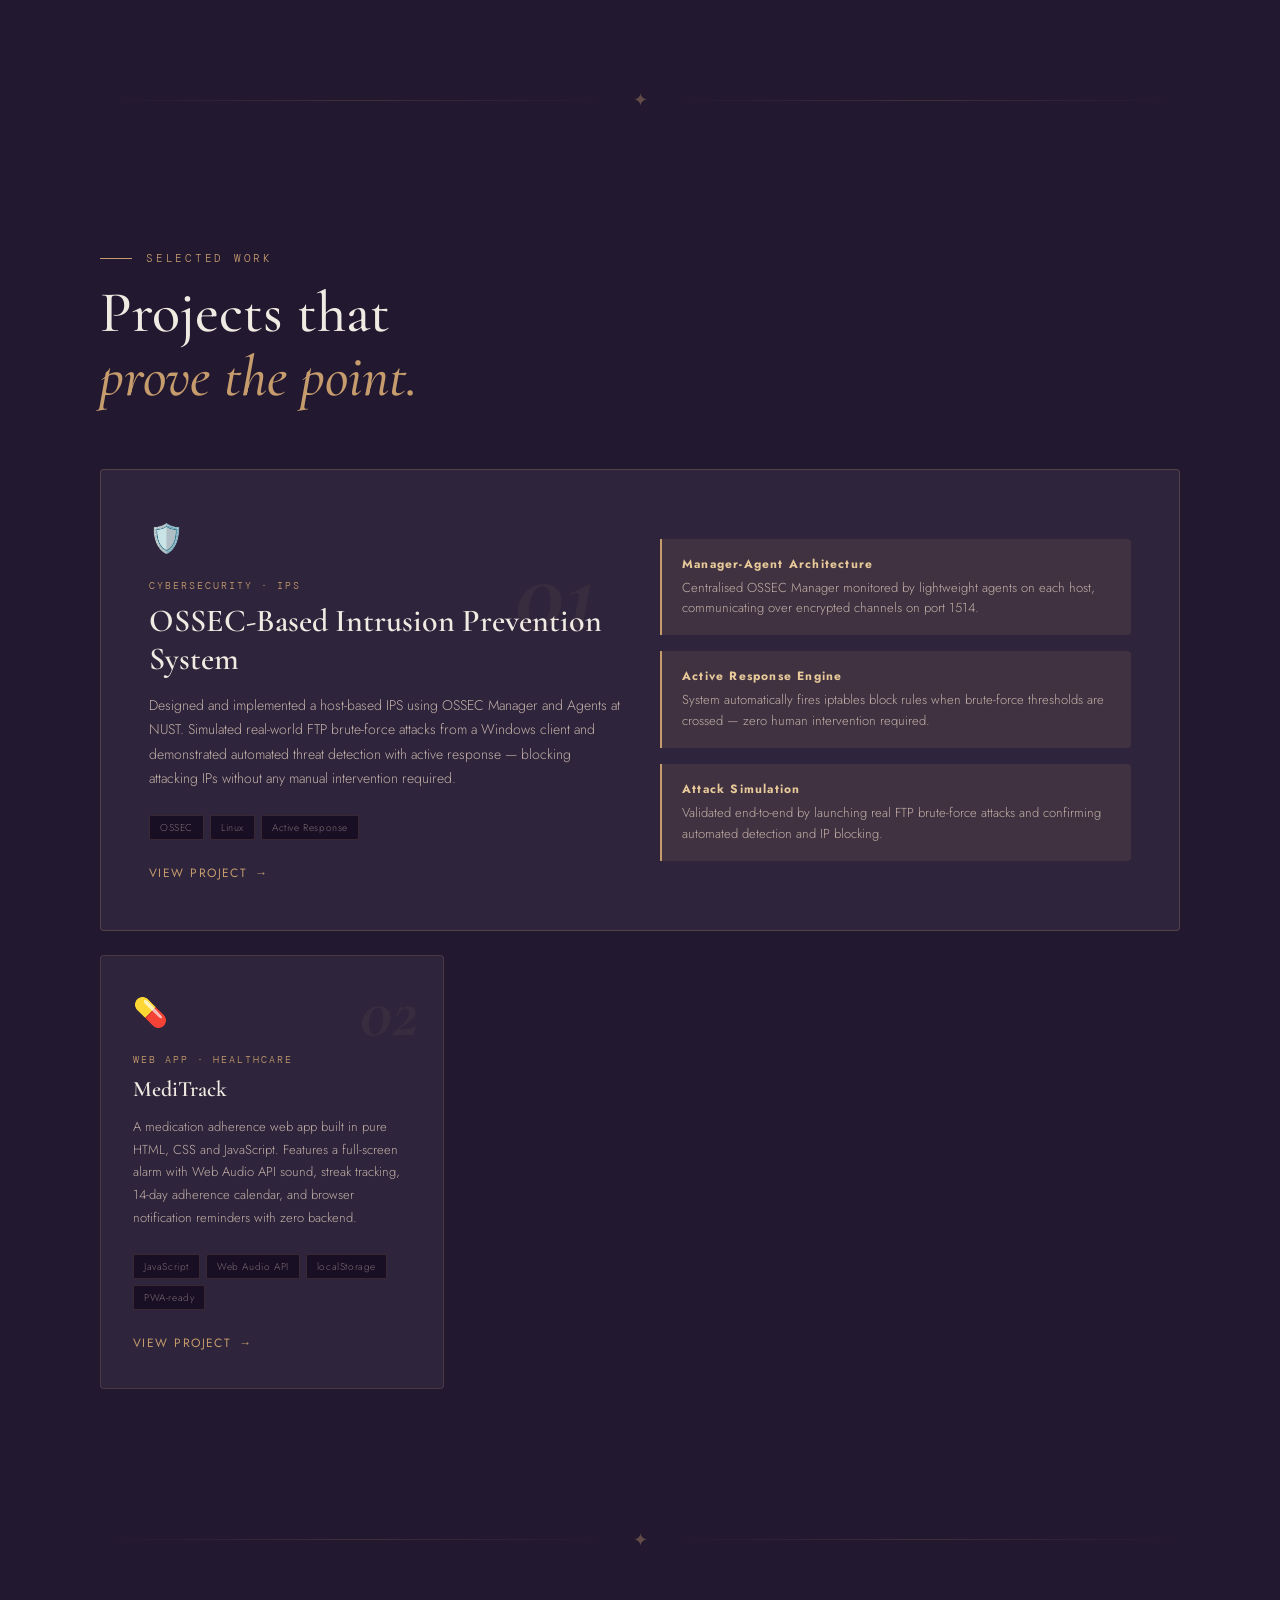
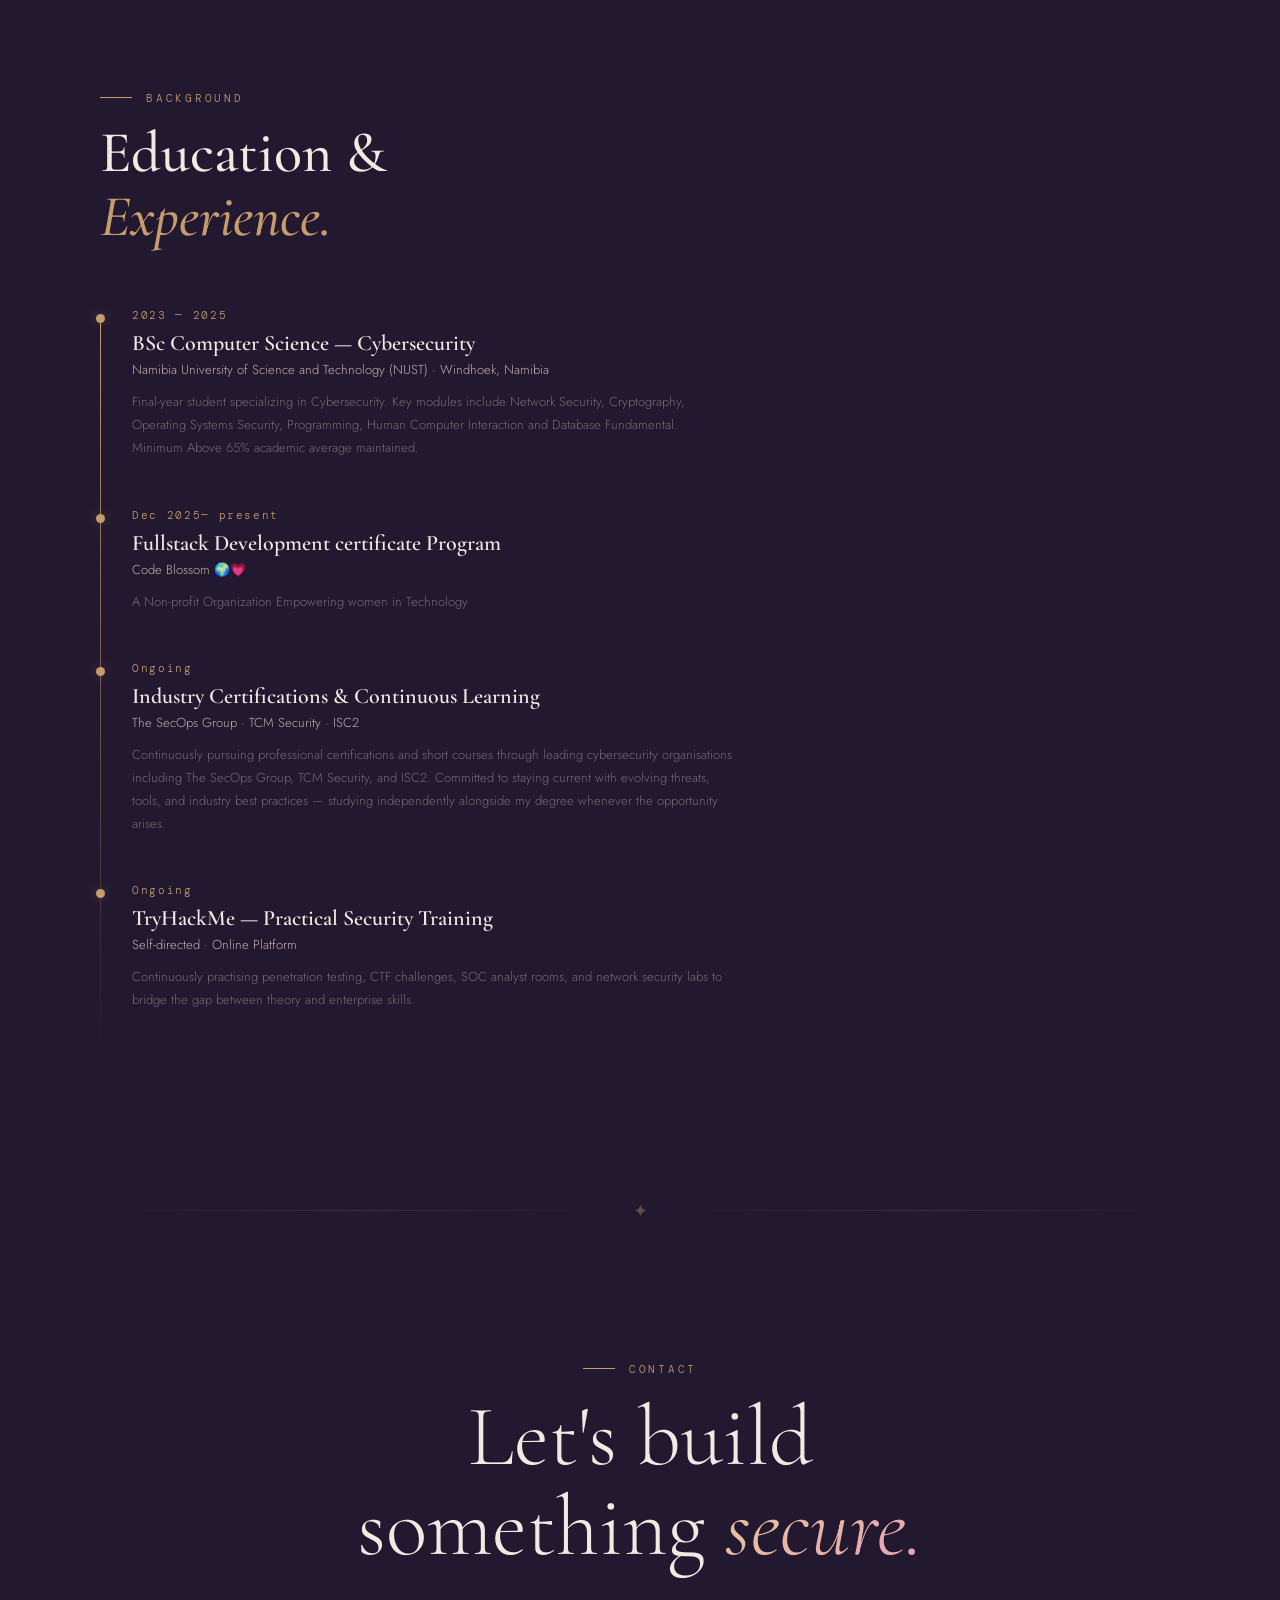
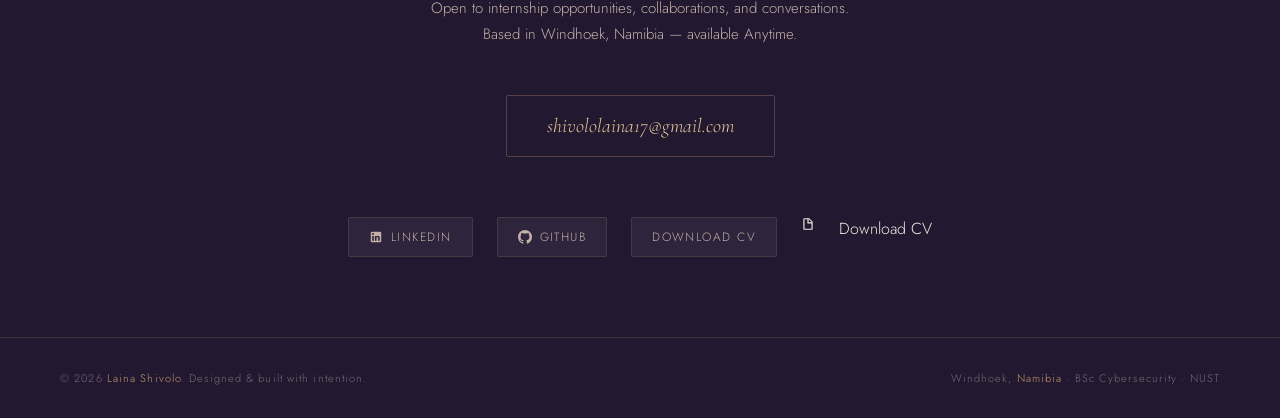
==== commit 3b7715c0: "Add files via upload" ====
--- a/index.html
+++ b/index.html
@@ -83,7 +83,7 @@
   <div class="about-visual">
     <div class="about-frame">
       <div class="about-frame-inner">
-        <img src="portfolio/CodeBlossom portfolio/images/profile.jpg" alt="Laina Shivolo" class="about-photo">
+        <img src="images/profile.jpg" alt="Laina Shivolo" class="about-photo">
       </div>
     </div>
       <div class="about-badge-float float-1">
